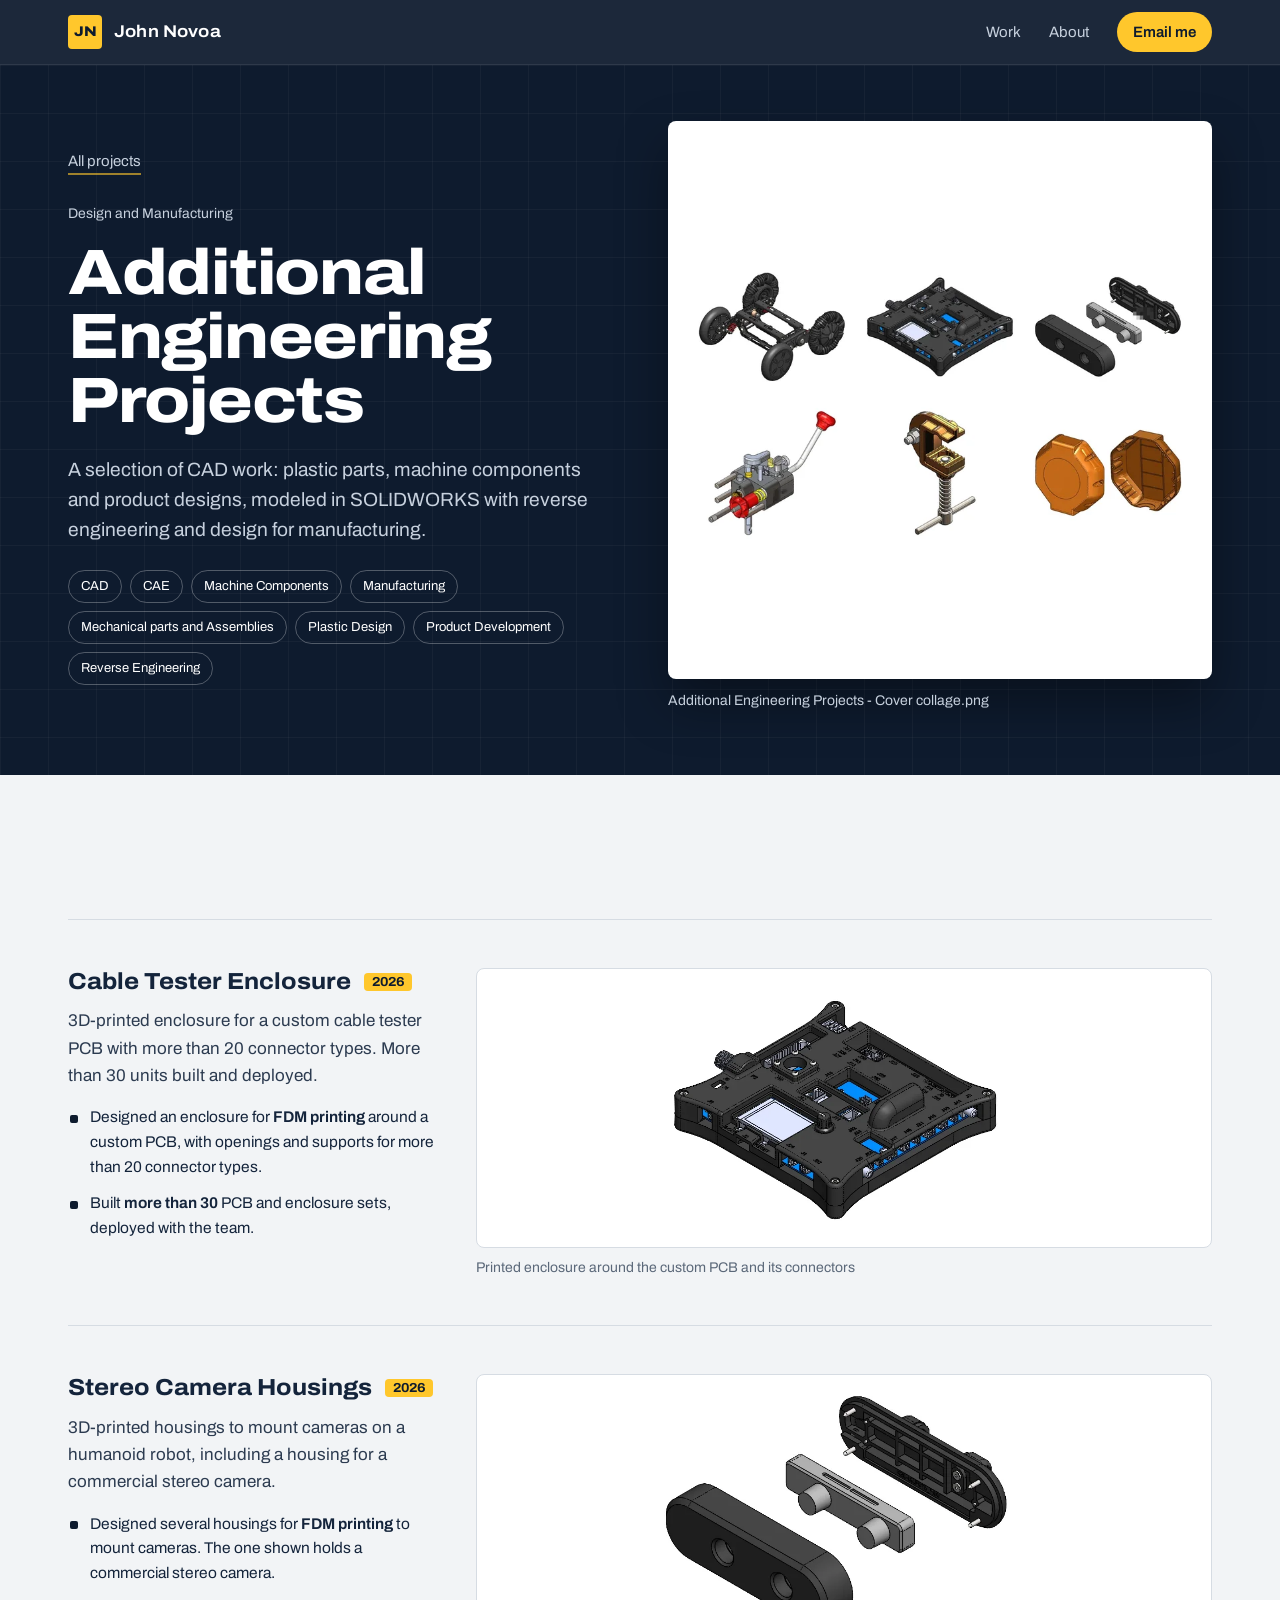
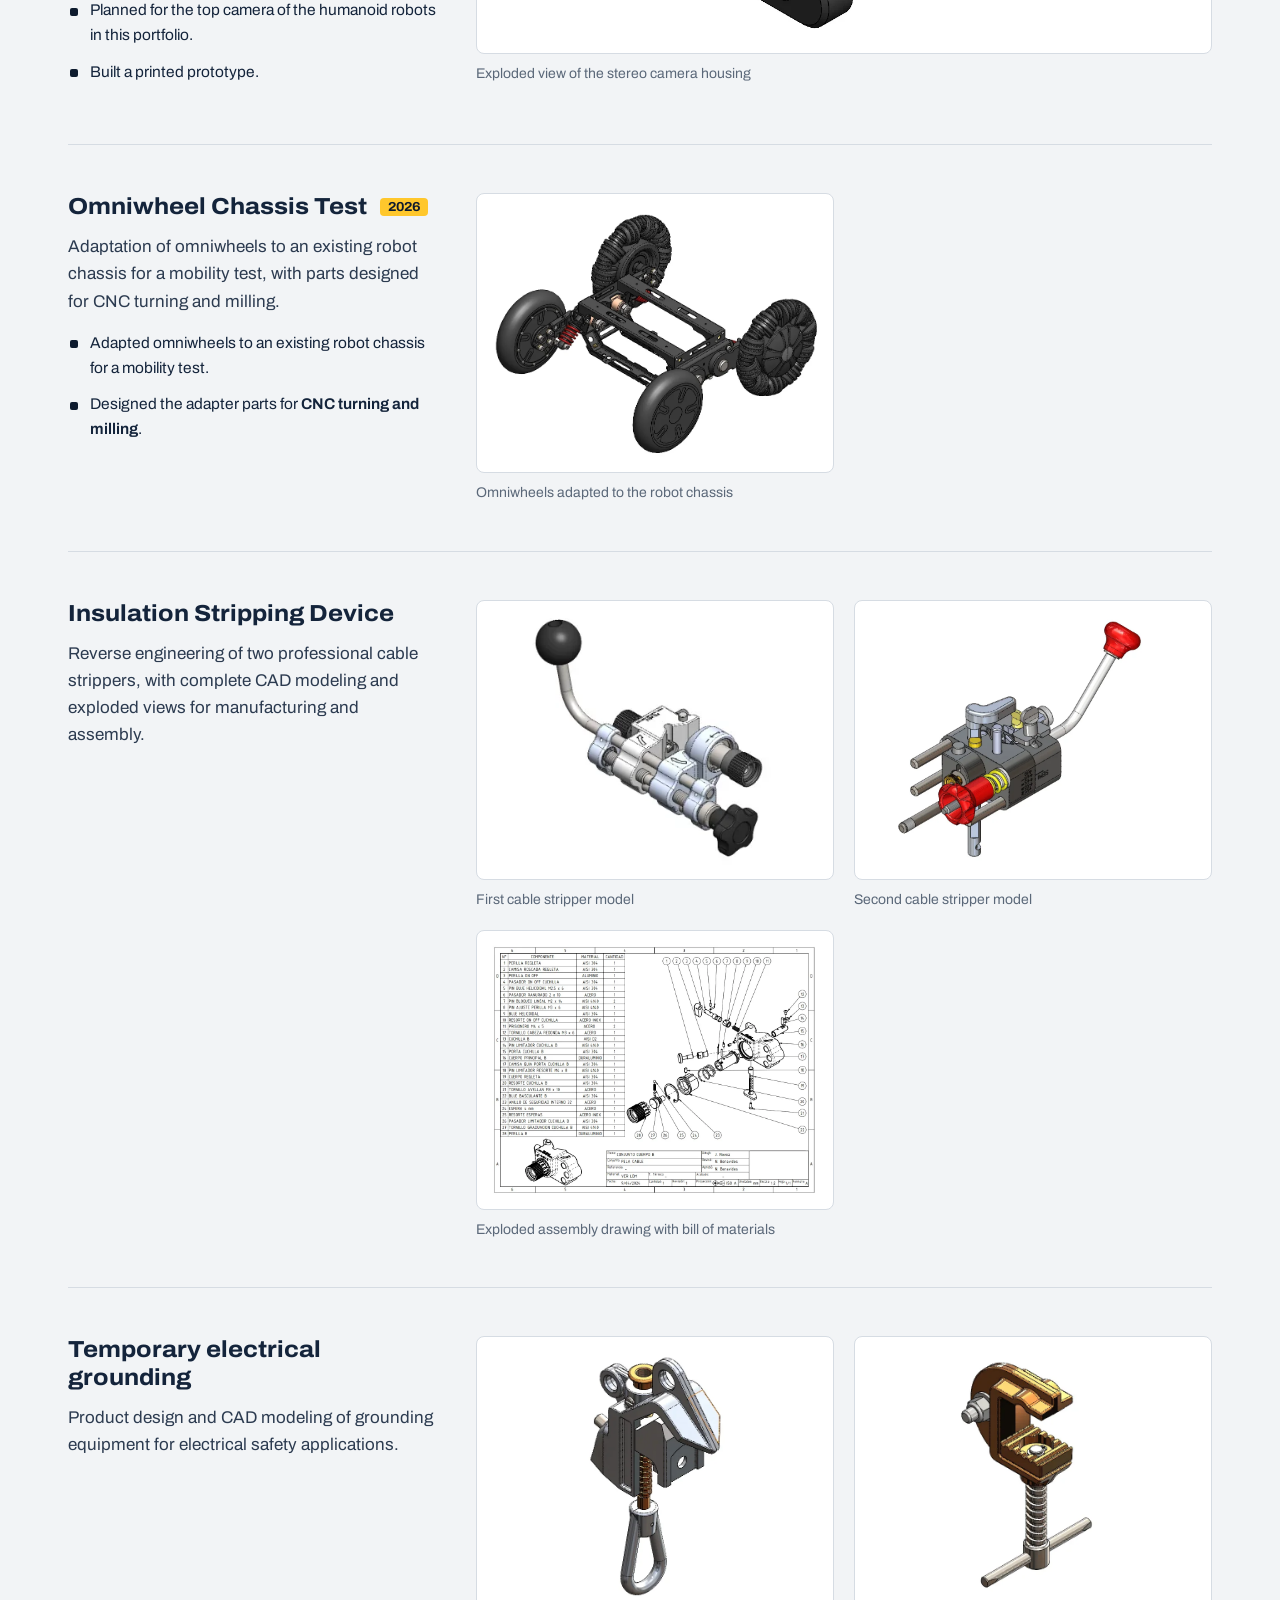
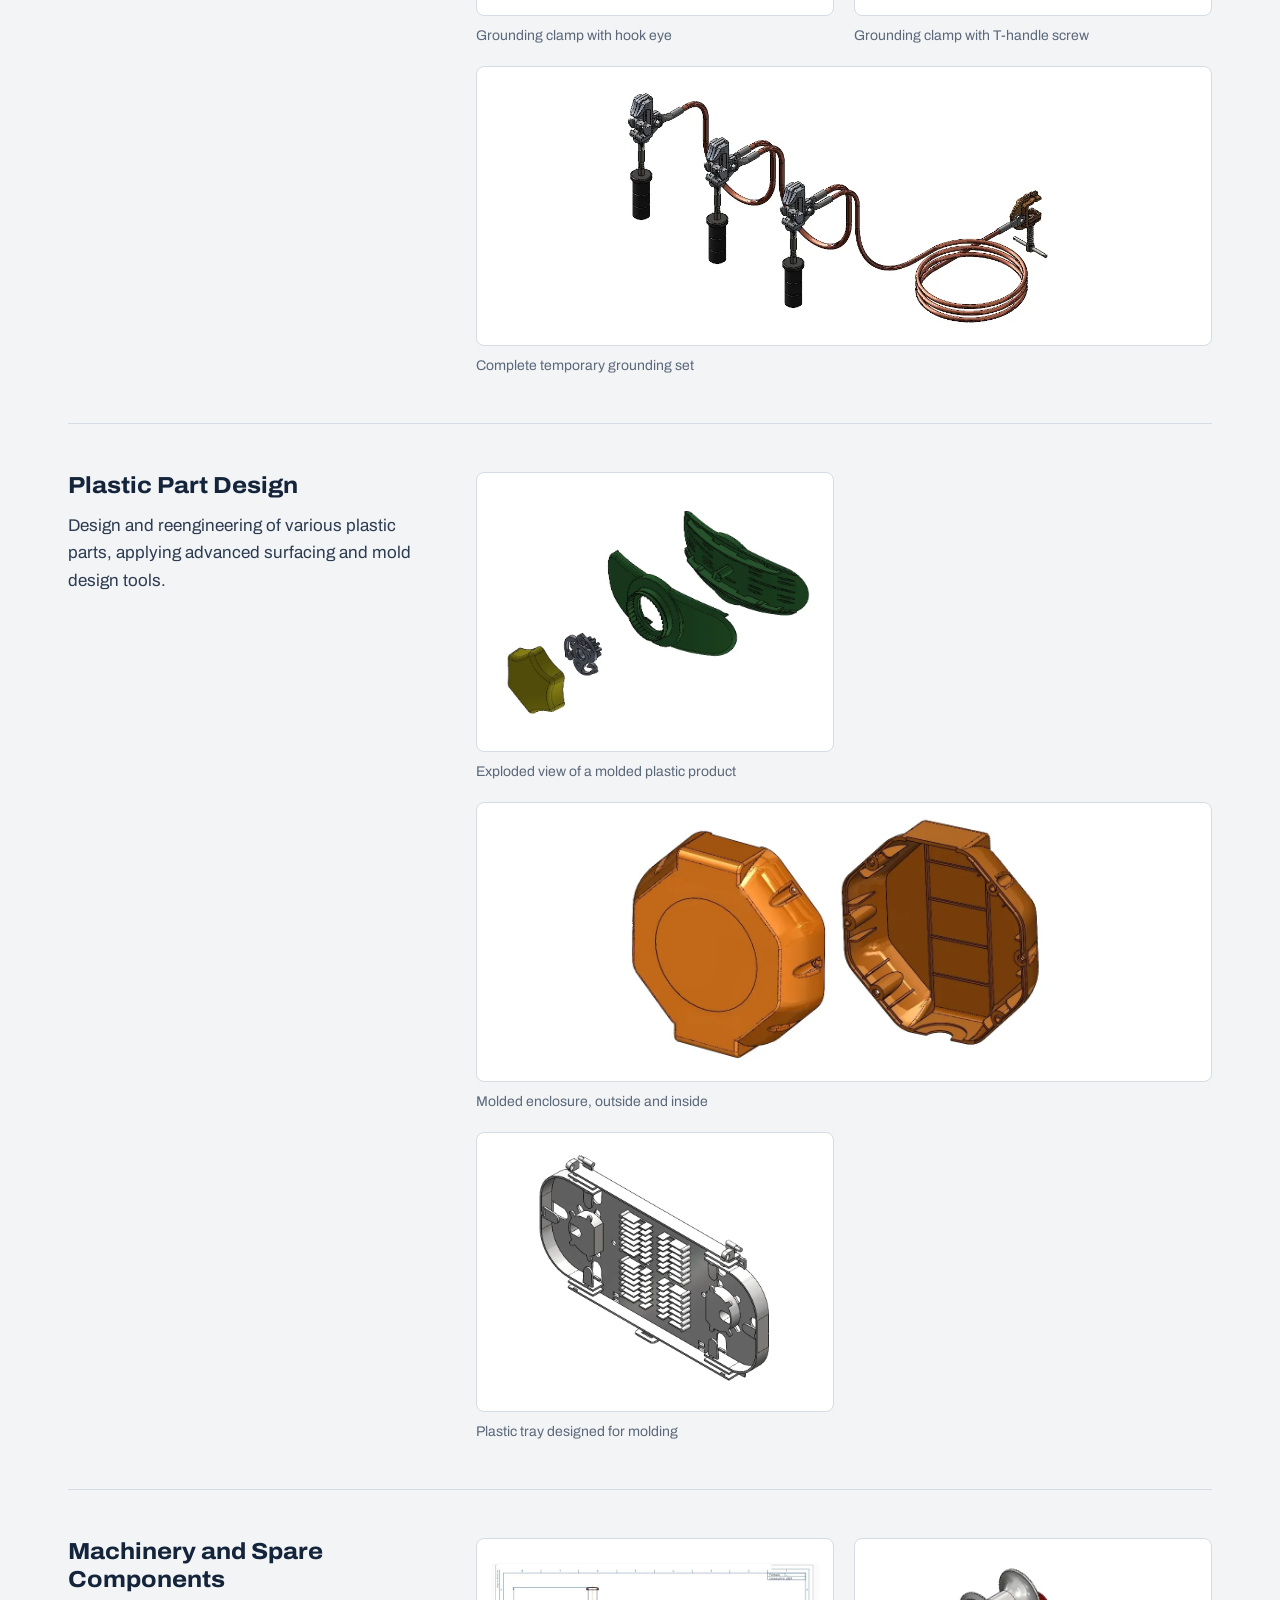
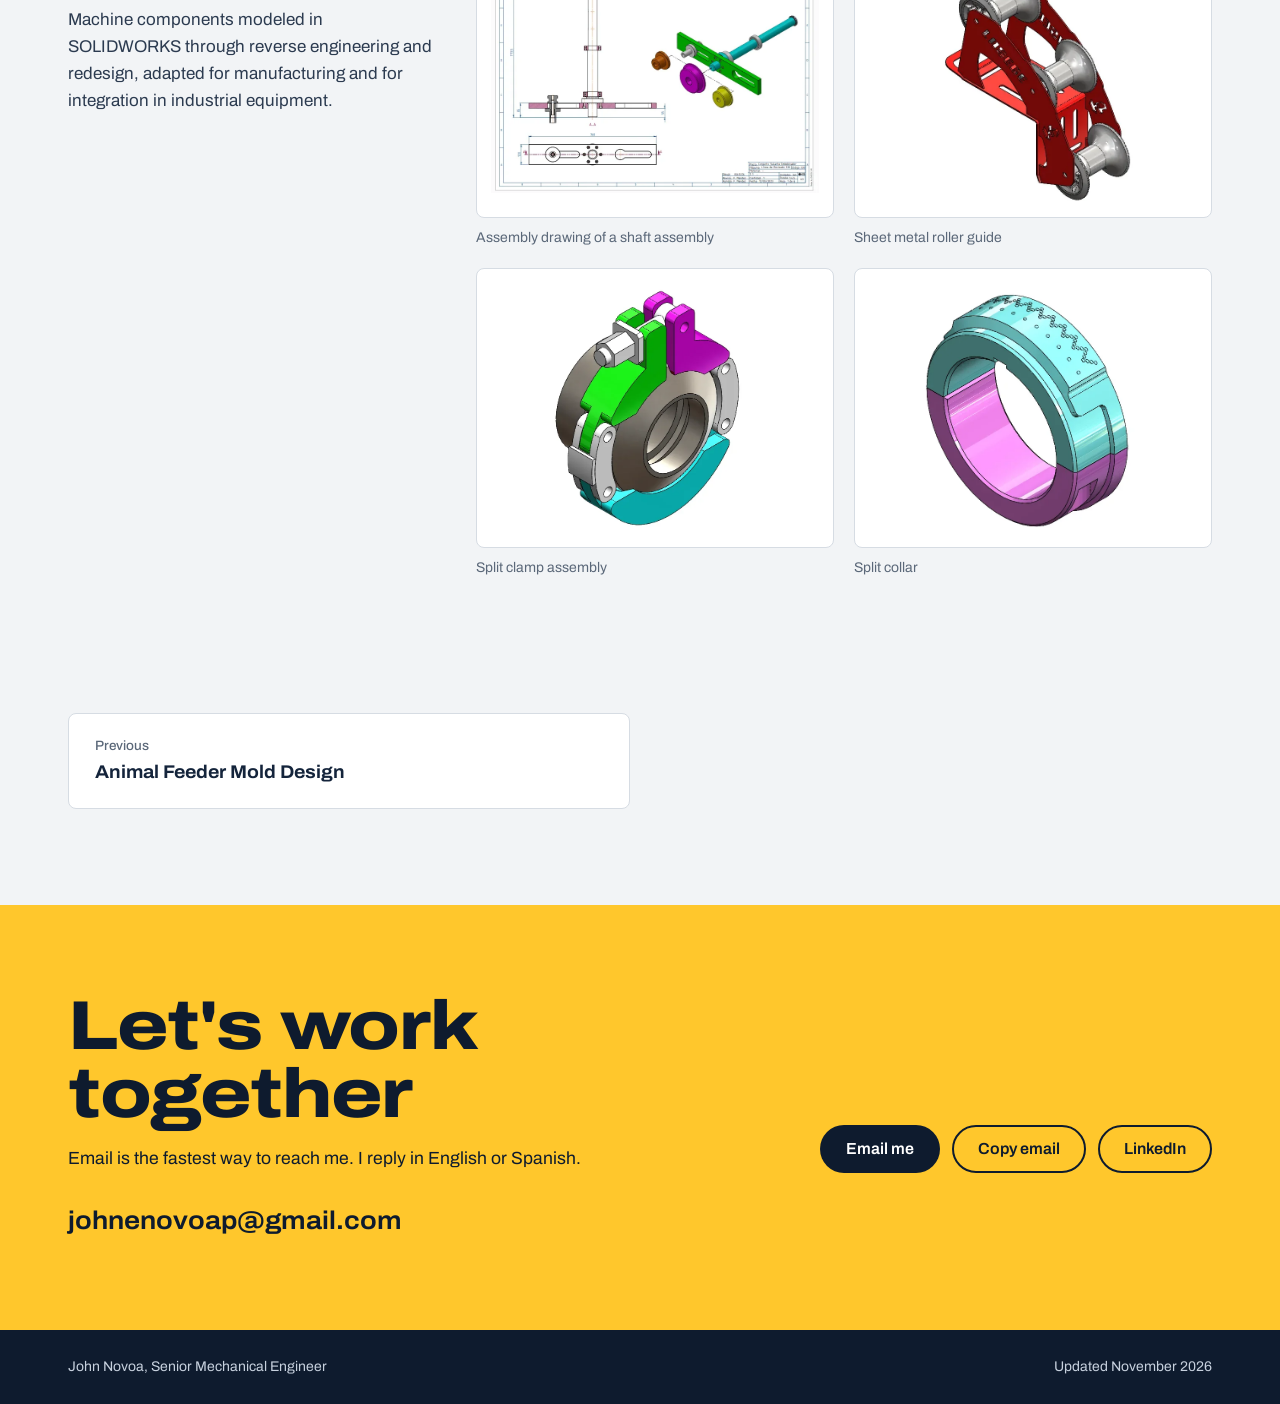
==== projects/additional-engineering-projects.html @ 4c5e6058 "Portfolio site: home page and project case studies Co-Authored-By: Claude Opus 5.5 <noreply@anthropi" ====
<!DOCTYPE html>
<html lang="en">
<head>
<meta charset="utf-8">
<meta name="viewport" content="width=device-width, initial-scale=1">
<title>Additional Engineering Projects | John Novoa</title>
<meta name="description" content="A selection of CAD work: plastic parts, machine components and product designs, modeled in SOLIDWORKS with reverse engineering and design for manufacturing.">
<link rel="canonical" href="https://johnnovoa.github.io/portfolio/projects/additional-engineering-projects.html">
<meta property="og:type" content="website">
<meta property="og:title" content="Additional Engineering Projects | John Novoa">
<meta property="og:description" content="A selection of CAD work: plastic parts, machine components and product designs, modeled in SOLIDWORKS with reverse engineering and design for manufacturing.">
<meta property="og:url" content="https://johnnovoa.github.io/portfolio/projects/additional-engineering-projects.html">
<meta property="og:image" content="https://johnnovoa.github.io/portfolio/assets/img/8ab5a078c0.webp">
<meta name="twitter:card" content="summary_large_image">
<meta name="theme-color" content="#0E1B2E">
<link rel="icon" href="../assets/favicon.svg" type="image/svg+xml">
<link rel="preload" href="../assets/fonts/archivo-wdth.woff2" as="font" type="font/woff2" crossorigin>
<link rel="stylesheet" href="../assets/css/site.css">
</head>
<body class="project">
<a class="skip" href="#main">Skip to content</a>
<header class="nav">
  <div class="wrap nav-in">
    <a class="mark" href="../index.html" aria-label="John Novoa, home"><span class="mark-box">JN</span><span class="mark-name">John Novoa</span></a>
    <nav aria-label="Main">
      <a href="../index.html#work">Work</a>
      <a href="../index.html#about">About</a>
      <a class="nav-cta" href="mailto:johnenovoap@gmail.com">Email me</a>
    </nav>
  </div>
</header>
<main id="main">
<article>
  <header class="p-head">
    <div class="wrap p-head-in">
      <div class="p-head-text">
        <a class="back" href="../index.html#work">All projects</a>
        <p class="meta">Design and Manufacturing</p>
        <h1>Additional Engineering Projects</h1>
        <p class="p-lead">A selection of CAD work: plastic parts, machine components and product designs, modeled in SOLIDWORKS with reverse engineering and design for manufacturing.</p>
        <ul class="chips" aria-label="Key skills"><li>CAD</li><li>CAE</li><li>Machine Components</li><li>Manufacturing</li><li>Mechanical parts and Assemblies</li><li>Plastic Design</li><li>Product Development</li><li>Reverse Engineering</li></ul>
      </div>
      <figure class="p-hero-img"><button class="zoom" type="button" aria-label="Enlarge image: Additional Engineering Projects - Cover collage.png"><img src="../assets/img/8ab5a078c0.webp" srcset="../assets/img/8ab5a078c0-sm.webp 760w, ../assets/img/8ab5a078c0.webp 1600w" sizes="(max-width: 900px) 100vw, 50vw" width="1600" height="924" alt="Additional Engineering Projects - Cover collage.png" decoding="async"></button><figcaption>Additional Engineering Projects - Cover collage.png</figcaption></figure>
    </div>
  </header>
  <div class="wrap p-body">
    
    
    
    <section class="sub" id="cable-tester-enclosure">
      <div class="sub-head">
        <h2>Cable Tester Enclosure <span class="year">2026</span></h2>
        <p>3D-printed enclosure for a custom cable tester PCB with more than 20 connector types. More than 30 units built and deployed.</p>
        <ul class="dots"><li>Designed an enclosure for <strong>FDM printing</strong> around a custom PCB, with openings and supports for more than 20 connector types.</li><li>Built <strong>more than 30</strong> PCB and enclosure sets, deployed with the team.</li></ul>
      </div>
      <div class="shots small"><figure class="shot wide"><button class="zoom" type="button" aria-label="Enlarge image: Printed enclosure around the custom PCB and its connectors"><img src="../assets/img/be797e1e29.webp" width="711" height="487" alt="Printed enclosure around the custom PCB and its connectors" decoding="async" loading="lazy"></button><figcaption>Printed enclosure around the custom PCB and its connectors</figcaption></figure></div>
    </section>
    <section class="sub" id="stereo-camera-housings">
      <div class="sub-head">
        <h2>Stereo Camera Housings <span class="year">2026</span></h2>
        <p>3D-printed housings to mount cameras on a humanoid robot, including a housing for a commercial stereo camera.</p>
        <ul class="dots"><li>Designed several housings for <strong>FDM printing</strong> to mount cameras. The one shown holds a commercial stereo camera.</li><li>Planned for the top camera of the humanoid robots in this portfolio.</li><li>Built a printed prototype.</li></ul>
      </div>
      <div class="shots small"><figure class="shot wide"><button class="zoom" type="button" aria-label="Enlarge image: Exploded view of the stereo camera housing"><img src="../assets/img/8d80ec814b.webp" width="700" height="443" alt="Exploded view of the stereo camera housing" decoding="async" loading="lazy"></button><figcaption>Exploded view of the stereo camera housing</figcaption></figure></div>
    </section>
    <section class="sub" id="omniwheel-chassis-test">
      <div class="sub-head">
        <h2>Omniwheel Chassis Test <span class="year">2026</span></h2>
        <p>Adaptation of omniwheels to an existing robot chassis for a mobility test, with parts designed for CNC turning and milling.</p>
        <ul class="dots"><li>Adapted omniwheels to an existing robot chassis for a mobility test.</li><li>Designed the adapter parts for <strong>CNC turning and milling</strong>.</li></ul>
      </div>
      <div class="shots small"><figure class="shot"><button class="zoom" type="button" aria-label="Enlarge image: Omniwheels adapted to the robot chassis"><img src="../assets/img/ff0cbfc870.webp" srcset="../assets/img/ff0cbfc870-sm.webp 760w, ../assets/img/ff0cbfc870.webp 831w" sizes="(max-width: 760px) 100vw, 60vw" width="831" height="624" alt="Omniwheels adapted to the robot chassis" decoding="async" loading="lazy"></button><figcaption>Omniwheels adapted to the robot chassis</figcaption></figure></div>
    </section>
    <section class="sub" id="insulation-stripping-device">
      <div class="sub-head">
        <h2>Insulation Stripping Device</h2>
        <p>Reverse engineering of two professional cable strippers, with complete CAD modeling and exploded views for manufacturing and assembly.</p>
        
      </div>
      <div class="shots small"><figure class="shot"><button class="zoom" type="button" aria-label="Enlarge image: First cable stripper model"><img src="../assets/img/aff5e98f3e.webp" width="303" height="301" alt="First cable stripper model" decoding="async" loading="lazy"></button><figcaption>First cable stripper model</figcaption></figure><figure class="shot"><button class="zoom" type="button" aria-label="Enlarge image: Second cable stripper model"><img src="../assets/img/3831f1356e.webp" srcset="../assets/img/3831f1356e-sm.webp 760w, ../assets/img/3831f1356e.webp 852w" sizes="(max-width: 760px) 100vw, 60vw" width="852" height="750" alt="Second cable stripper model" decoding="async" loading="lazy"></button><figcaption>Second cable stripper model</figcaption></figure><figure class="shot"><button class="zoom" type="button" aria-label="Enlarge image: Exploded assembly drawing with bill of materials"><img src="../assets/img/f34ac9f51c.webp" srcset="../assets/img/f34ac9f51c-sm.webp 760w, ../assets/img/f34ac9f51c.webp 1038w" sizes="(max-width: 760px) 100vw, 60vw" width="1038" height="794" alt="Exploded assembly drawing with bill of materials" decoding="async" loading="lazy"></button><figcaption>Exploded assembly drawing with bill of materials</figcaption></figure></div>
    </section>
    <section class="sub" id="temporary-electrical-grounding">
      <div class="sub-head">
        <h2>Temporary electrical grounding</h2>
        <p>Product design and CAD modeling of grounding equipment for electrical safety applications.</p>
        
      </div>
      <div class="shots small"><figure class="shot"><button class="zoom" type="button" aria-label="Enlarge image: Grounding clamp with hook eye"><img src="../assets/img/6bb37e6185.webp" width="346" height="603" alt="Grounding clamp with hook eye" decoding="async" loading="lazy"></button><figcaption>Grounding clamp with hook eye</figcaption></figure><figure class="shot"><button class="zoom" type="button" aria-label="Enlarge image: Grounding clamp with T-handle screw"><img src="../assets/img/ce885d6824.webp" width="392" height="598" alt="Grounding clamp with T-handle screw" decoding="async" loading="lazy"></button><figcaption>Grounding clamp with T-handle screw</figcaption></figure><figure class="shot wide"><button class="zoom" type="button" aria-label="Enlarge image: Complete temporary grounding set"><img src="../assets/img/1389d5ab63.webp" srcset="../assets/img/1389d5ab63-sm.webp 760w, ../assets/img/1389d5ab63.webp 822w" sizes="(max-width: 760px) 100vw, 60vw" width="822" height="466" alt="Complete temporary grounding set" decoding="async" loading="lazy"></button><figcaption>Complete temporary grounding set</figcaption></figure></div>
    </section>
    <section class="sub" id="plastic-part-design">
      <div class="sub-head">
        <h2>Plastic Part Design</h2>
        <p>Design and reengineering of various plastic parts, applying advanced surfacing and mold design tools.</p>
        
      </div>
      <div class="shots small"><figure class="shot"><button class="zoom" type="button" aria-label="Enlarge image: Exploded view of a molded plastic product"><img src="../assets/img/b8e47146ae.webp" srcset="../assets/img/b8e47146ae-sm.webp 760w, ../assets/img/b8e47146ae.webp 867w" sizes="(max-width: 760px) 100vw, 60vw" width="867" height="620" alt="Exploded view of a molded plastic product" decoding="async" loading="lazy"></button><figcaption>Exploded view of a molded plastic product</figcaption></figure><figure class="shot wide"><button class="zoom" type="button" aria-label="Enlarge image: Molded enclosure, outside and inside"><img src="../assets/img/406d47aa8d.webp" srcset="../assets/img/406d47aa8d-sm.webp 760w, ../assets/img/406d47aa8d.webp 926w" sizes="(max-width: 760px) 100vw, 60vw" width="926" height="542" alt="Molded enclosure, outside and inside" decoding="async" loading="lazy"></button><figcaption>Molded enclosure, outside and inside</figcaption></figure><figure class="shot"><button class="zoom" type="button" aria-label="Enlarge image: Plastic tray designed for molding"><img src="../assets/img/05354f1b93.webp" width="678" height="680" alt="Plastic tray designed for molding" decoding="async" loading="lazy"></button><figcaption>Plastic tray designed for molding</figcaption></figure></div>
    </section>
    <section class="sub" id="machinery-and-spare-components">
      <div class="sub-head">
        <h2>Machinery and Spare Components</h2>
        <p>Machine components modeled in SOLIDWORKS through reverse engineering and redesign, adapted for manufacturing and for integration in industrial equipment.</p>
        
      </div>
      <div class="shots small"><figure class="shot"><button class="zoom" type="button" aria-label="Enlarge image: Assembly drawing of a shaft assembly"><img src="../assets/img/5d4621ef86.webp" srcset="../assets/img/5d4621ef86-sm.webp 760w, ../assets/img/5d4621ef86.webp 820w" sizes="(max-width: 760px) 100vw, 60vw" width="820" height="574" alt="Assembly drawing of a shaft assembly" decoding="async" loading="lazy"></button><figcaption>Assembly drawing of a shaft assembly</figcaption></figure><figure class="shot"><button class="zoom" type="button" aria-label="Enlarge image: Sheet metal roller guide"><img src="../assets/img/9fb3c145f2.webp" width="486" height="582" alt="Sheet metal roller guide" decoding="async" loading="lazy"></button><figcaption>Sheet metal roller guide</figcaption></figure><figure class="shot"><button class="zoom" type="button" aria-label="Enlarge image: Split clamp assembly"><img src="../assets/img/330af52f9d.webp" width="584" height="657" alt="Split clamp assembly" decoding="async" loading="lazy"></button><figcaption>Split clamp assembly</figcaption></figure><figure class="shot"><button class="zoom" type="button" aria-label="Enlarge image: Split collar"><img src="../assets/img/3246185b31.webp" width="536" height="591" alt="Split collar" decoding="async" loading="lazy"></button><figcaption>Split collar</figcaption></figure></div>
    </section>
    <nav class="pager" aria-label="More projects"><a class="pg prev" href="animal-feeder-mold-design.html"><span>Previous</span>Animal Feeder Mold Design</a><span></span></nav>
  </div>
</article>
</main>
<section class="contact" id="contact" aria-labelledby="contact-h">
  <div class="wrap contact-in">
    <div>
      <h2 id="contact-h">Let's work together</h2>
      <p>Email is the fastest way to reach me. I reply in English or Spanish.</p>
    </div>
    <div class="contact-actions">
      <a class="btn btn-dark" href="mailto:johnenovoap@gmail.com">Email me</a>
      <button class="btn btn-line copy" type="button" data-copy="johnenovoap@gmail.com">Copy email</button>
      <a class="btn btn-line" href="https://www.linkedin.com/in/john-novoa" target="_blank" rel="noopener">LinkedIn</a>
    </div>
    <p class="contact-mail">johnenovoap@gmail.com</p>
  </div>
</section>
<footer class="foot">
  <div class="wrap foot-in">
    <span>John Novoa, Senior Mechanical Engineer</span>
    <span>Updated November 2026</span>
  </div>
</footer>
<dialog class="lightbox" aria-label="Enlarged image">
  <button class="lb-close" type="button" aria-label="Close">Close</button>
  <img alt="">
  <p class="lb-cap"></p>
</dialog>
<script src="../assets/js/site.js" defer></script>
</body>
</html>
---- assets/css/site.css ----
/* John Novoa portfolio */
@font-face{font-family:'Archivo';src:url(../fonts/archivo-wdth.woff2) format('woff2');font-weight:100 900;font-stretch:62% 125%;font-style:normal;font-display:swap}

:root{
  --navy:#0E1B2E;
  --navy-2:#172A45;
  --ink:#14243B;
  --muted:#5B6879;
  --paper:#F2F4F6;
  --white:#FFFFFF;
  --line:#D6DCE3;
  --yellow:#FFC72C;
  --on-dark:#C7D1DE;
  --radius:8px;
  --wrap:1200px;
  --font:'Archivo',system-ui,-apple-system,'Segoe UI',Roboto,sans-serif;
}
*{box-sizing:border-box}
html{scroll-behavior:smooth;scroll-padding-top:80px}
body{margin:0;font-family:var(--font);font-size:17px;line-height:1.6;color:var(--ink);background:var(--paper);-webkit-font-smoothing:antialiased;text-rendering:optimizeLegibility}
img{display:block;max-width:100%;height:auto}
a{color:inherit}
strong{font-weight:650}
.wrap{max-width:var(--wrap);margin:0 auto;padding:0 28px}
.sr{position:absolute;width:1px;height:1px;overflow:hidden;clip:rect(0 0 0 0);white-space:nowrap}
:focus-visible{outline:3px solid var(--yellow);outline-offset:3px;border-radius:2px}
.skip{position:absolute;left:-999px;top:10px;z-index:20;background:var(--yellow);color:var(--navy);padding:10px 14px;font-weight:600}
.skip:focus{left:10px}

/* nav */
.nav{position:sticky;top:0;z-index:10;background:rgba(14,27,46,.94);backdrop-filter:blur(10px);color:var(--white);border-bottom:1px solid rgba(255,255,255,.08)}
.nav-in{display:flex;align-items:center;justify-content:space-between;height:64px}
.mark{display:flex;align-items:center;gap:12px;text-decoration:none}
.mark-box{display:grid;place-items:center;width:34px;height:34px;background:var(--yellow);color:var(--navy);font-weight:800;font-stretch:115%;font-size:14px;border-radius:4px}
.mark-name{font-weight:650;font-stretch:110%;letter-spacing:.01em}
.nav nav{display:flex;align-items:center;gap:28px;font-size:15px}
.nav nav a{text-decoration:none;color:var(--on-dark);padding:6px 0}
.nav nav a:hover{color:var(--white)}
.nav nav .nav-cta{color:var(--navy);background:var(--yellow);padding:8px 16px;border-radius:999px;font-weight:600}
.nav nav .nav-cta:hover{color:var(--navy);background:#FFD65E}

/* buttons */
.btn{display:inline-flex;align-items:center;justify-content:center;min-height:48px;padding:0 24px;border-radius:999px;font:600 16px/1 var(--font);text-decoration:none;cursor:pointer;border:2px solid transparent;transition:transform .15s ease,background-color .15s ease}
.btn:hover{transform:translateY(-1px)}
.btn:active{transform:translateY(1px)}
.btn-yellow{background:var(--yellow);color:var(--navy)}
.btn-yellow:hover{background:#FFD65E}
.btn-ghost{border-color:rgba(255,255,255,.45);color:var(--white)}
.btn-ghost:hover{border-color:var(--white)}
.btn-dark{background:var(--navy);color:var(--white)}
.btn-dark:hover{background:var(--navy-2)}
.btn-line{background:transparent;border-color:var(--navy);color:var(--navy)}
.btn-line:hover{background:rgba(14,27,46,.08)}

/* hero */
.hero{position:relative;background:var(--navy);color:var(--white);overflow:hidden;
  background-image:linear-gradient(rgba(255,255,255,.035) 1px,transparent 1px),linear-gradient(90deg,rgba(255,255,255,.035) 1px,transparent 1px);
  background-size:48px 48px;background-position:-1px -1px}
.hero-in{display:grid;grid-template-columns:1.05fr 1fr;gap:56px;align-items:center;padding-top:72px;padding-bottom:72px;min-height:calc(100svh - 64px - 64px)}
.kicker{margin:0 0 18px;color:var(--yellow);font-weight:600;font-size:16px}
.hero h1{margin:0;font-size:clamp(3.4rem,8.2vw,7rem);line-height:.9;font-weight:820;font-stretch:125%;letter-spacing:-.025em}
.hero-lead{margin:28px 0 0;font-size:clamp(1.12rem,1.6vw,1.3rem);line-height:1.55;color:var(--on-dark);max-width:34em}
.hero-actions{display:flex;flex-wrap:wrap;gap:12px;margin-top:34px}
.hero-facts{list-style:none;margin:44px 0 0;padding:22px 0 0;border-top:1px solid rgba(255,255,255,.14);display:grid;grid-template-columns:repeat(3,1fr);gap:18px;font-size:14px;color:var(--on-dark);line-height:1.4}
.hero-facts strong{display:block;color:var(--white);font-size:1.35rem;font-stretch:112%;font-weight:720;margin-bottom:4px}

.hero-collage{position:relative;height:clamp(460px,46vw,600px)}
.hc{position:absolute;margin:0;background:var(--white);border-radius:var(--radius);box-shadow:0 24px 50px rgba(0,0,0,.38);overflow:hidden;display:flex;flex-direction:column}
.hc img{flex:1;min-height:0;width:100%;object-fit:contain;padding:14px}
.hc-a{right:0;top:0;width:44%;height:86%}
.hc-b{left:4%;bottom:0;width:46%;height:56%}
.hc-b img{object-fit:cover;padding:0}
.hc-c{left:0;top:4%;width:54%;height:38%}
.hc-c img{object-fit:cover;padding:0;object-position:58% 50%}
.hc figcaption{display:flex;align-items:center;gap:8px;padding:9px 12px;font-size:12.5px;color:var(--muted);border-top:1px solid var(--line);background:var(--white);line-height:1.3}
.tag{flex:none;background:var(--yellow);color:var(--navy);font-weight:700;font-size:12px;padding:3px 8px;border-radius:4px}

.process-strip{border-top:1px solid rgba(255,255,255,.12);background:rgba(0,0,0,.18)}
.process-strip .wrap{display:flex;align-items:center;gap:24px;min-height:64px;flex-wrap:wrap;padding-top:12px;padding-bottom:12px}
.ps-label{color:var(--yellow);font-weight:600;font-size:14px}
.process-strip ul{list-style:none;margin:0;padding:0;display:flex;flex-wrap:wrap;gap:8px 30px;font-size:15px;color:var(--white);font-stretch:108%}

/* entrance: one orchestrated moment on load */
@media (prefers-reduced-motion:no-preference){
  [data-enter]{animation:enter .8s cubic-bezier(.2,.7,.2,1) both;animation-delay:calc(var(--d,0) * 120ms + 80ms)}
  .hc[data-enter]{animation-delay:calc(var(--d,0) * 140ms + 280ms)}
  @keyframes enter{from{opacity:0;transform:translateY(18px)}to{opacity:1;transform:none}}
}

/* section heads */
.sec-head{display:grid;grid-template-columns:1fr 1fr;gap:32px;align-items:end;margin-bottom:56px}
.sec-head h2,.sec-title{margin:0;font-size:clamp(2.2rem,4.6vw,3.6rem);line-height:1;font-weight:780;font-stretch:118%;letter-spacing:-.02em}
.sec-head p{margin:0;color:var(--muted);font-size:1.08rem;max-width:30em;justify-self:end}
.meta{display:flex;align-items:center;flex-wrap:wrap;gap:10px;margin:0;font-size:14px;color:var(--muted)}
.year{background:var(--yellow);color:var(--navy);font-weight:700;font-size:13px;padding:2px 8px;border-radius:4px;font-variant-numeric:tabular-nums}

/* featured work */
.work{padding:112px 0 64px}
.feature{display:grid;grid-template-columns:7fr 5fr;gap:56px;align-items:center;margin-bottom:96px}
.feature.flip{grid-template-columns:5fr 7fr}
.feature.flip .feature-media{order:2}
.feature-media{display:block;background:var(--white);border-radius:var(--radius);aspect-ratio:4/3;overflow:hidden;border:1px solid var(--line)}
.feature-media img{width:100%;height:100%;object-fit:contain;padding:28px;transition:transform .5s cubic-bezier(.2,.7,.2,1)}
.feature-media:hover img{transform:scale(1.03)}
.feature-media.cover img{object-fit:cover;padding:0}
.feature-text h3{margin:16px 0 0;font-size:clamp(1.7rem,2.8vw,2.3rem);line-height:1.08;font-weight:760;font-stretch:110%;letter-spacing:-.01em}
.feature-text h3 a{text-decoration:none}
.feature-text h3 a:hover{text-decoration:underline;text-decoration-color:var(--yellow);text-decoration-thickness:4px;text-underline-offset:6px}
.feature-desc{margin:16px 0 0;font-size:1.08rem;color:#2C3B50}
.ticks{list-style:none;margin:18px 0 0;padding:0}
.ticks li{position:relative;padding-left:26px;margin:0 0 10px}
.ticks li::before{content:"";position:absolute;left:0;top:.42em;width:12px;height:12px;background:var(--yellow);border-radius:3px;box-shadow:inset 0 0 0 1.5px var(--navy)}
.more{display:inline-block;margin-top:14px;font-weight:650;text-decoration:none;border-bottom:3px solid var(--yellow);padding-bottom:2px}
.more:hover{background:var(--yellow)}

/* more projects */
.more-work{padding:96px 0 112px;background:var(--white);border-top:1px solid var(--line)}
.more-work .sec-title{margin-bottom:40px}
.cards{list-style:none;margin:0;padding:0;display:grid;grid-template-columns:repeat(auto-fill,minmax(300px,1fr));gap:22px}
.card a{display:flex;flex-direction:column;height:100%;text-decoration:none;border:1px solid var(--line);border-radius:var(--radius);overflow:hidden;background:var(--white);transition:transform .2s ease,border-color .2s ease}
.card a:hover{transform:translateY(-2px);border-color:var(--navy)}
.card-thumb{display:flex;align-items:center;justify-content:center;aspect-ratio:4/3;padding:18px;border-bottom:1px solid var(--line);overflow:hidden}
.card-thumb img{max-height:100%;width:auto;object-fit:contain;transition:transform .4s ease}
.card a:hover .card-thumb img{transform:scale(1.03)}
.card-thumb.cover{padding:0}
.card-thumb.cover img{width:100%;height:100%;object-fit:cover}
.thumb-code{width:100%;height:100%;display:flex;flex-direction:column;justify-content:center;gap:10px;padding:24px;background:var(--navy);border-radius:4px}
.thumb-code span{align-self:flex-start;color:var(--yellow);border:1px solid rgba(255,199,44,.5);padding:6px 12px;border-radius:999px;font-weight:600;font-size:15px}
.thumb-code span:nth-child(2){align-self:center;color:var(--white);border-color:rgba(255,255,255,.35)}
.thumb-code span:nth-child(3){align-self:flex-end}
.card-body{display:flex;flex-direction:column;gap:8px;padding:18px 20px 22px}
.card-title{font-size:1.2rem;font-weight:700;font-stretch:106%;line-height:1.2}
.card-desc{font-size:15px;color:var(--muted);line-height:1.5;display:-webkit-box;-webkit-line-clamp:3;-webkit-box-orient:vertical;overflow:hidden}

/* about */
.about{padding:112px 0}
.about-top{display:grid;grid-template-columns:200px 1fr;gap:48px;align-items:center;margin-bottom:64px}
.portrait{width:200px;height:200px;border-radius:50%;background:var(--white);object-fit:cover}
.about-lead{margin:20px 0 0;font-size:1.15rem;max-width:44em;color:#2C3B50}
.about-grid{display:grid;grid-template-columns:1.1fr 1fr 1fr;gap:48px;border-top:2px solid var(--navy);padding-top:36px}
.col h3{margin:0 0 14px;font-size:1.05rem;font-weight:700;font-stretch:108%}
.col h3:not(:first-child){margin-top:36px}
.tl{list-style:none;margin:0;padding:0}
.tl li{display:grid;grid-template-columns:104px 1fr;gap:14px;padding:10px 0;border-bottom:1px solid var(--line);font-size:15px;line-height:1.45}
.tl li:last-child{border-bottom:0}
.tl strong{display:block;font-weight:650}
.when{color:var(--muted);font-size:13.5px;font-variant-numeric:tabular-nums;padding-top:2px}
.certs li{grid-template-columns:52px 1fr}
.skills{margin:0}
.skills div{padding:10px 0;border-bottom:1px solid var(--line)}
.skills div:last-child{border-bottom:0}
.skills dt{font-weight:650;font-size:15px}
.skills dd{margin:3px 0 0;font-size:15px;color:#2C3B50;line-height:1.45}

/* contact */
.contact{background:var(--yellow);color:var(--navy);padding:88px 0}
.contact-in{display:grid;grid-template-columns:1fr auto;gap:28px 48px;align-items:end}
.contact h2{margin:0;font-size:clamp(2.4rem,5.4vw,4.4rem);line-height:.98;font-weight:800;font-stretch:120%;letter-spacing:-.02em}
.contact p{margin:16px 0 0;font-size:1.1rem}
.contact-actions{display:flex;flex-wrap:wrap;gap:12px}
.contact-mail{grid-column:1/-1;margin:0!important;font-size:clamp(1.1rem,2.4vw,1.6rem)!important;font-weight:650;font-stretch:108%}
.copy.done{background:var(--navy);color:var(--yellow)}

.foot{background:var(--navy);color:var(--on-dark);font-size:14px}
.foot-in{display:flex;justify-content:space-between;gap:16px;flex-wrap:wrap;padding-top:26px;padding-bottom:26px}

/* project page */
.p-head{background:var(--navy);color:var(--white);
  background-image:linear-gradient(rgba(255,255,255,.035) 1px,transparent 1px),linear-gradient(90deg,rgba(255,255,255,.035) 1px,transparent 1px);background-size:48px 48px}
.p-head-in{display:grid;grid-template-columns:1fr 1fr;gap:56px;align-items:center;padding-top:56px;padding-bottom:64px}
.p-head.no-img .p-head-in{grid-template-columns:1fr}
.back{display:inline-block;margin-bottom:28px;color:var(--on-dark);text-decoration:none;font-size:15px;border-bottom:2px solid rgba(255,199,44,.6)}
.back:hover{color:var(--white);border-color:var(--yellow)}
.p-head .meta{color:var(--on-dark)}
.p-head h1{margin:16px 0 0;font-size:clamp(2.3rem,5vw,4rem);line-height:1;font-weight:800;font-stretch:115%;letter-spacing:-.02em;max-width:14em}
.p-lead{margin:22px 0 0;font-size:1.2rem;line-height:1.55;color:var(--on-dark);max-width:34em}
.chips{list-style:none;padding:0;margin:26px 0 0;display:flex;flex-wrap:wrap;gap:8px}
.chips li{font-size:13px;padding:5px 12px;border-radius:999px;border:1px solid rgba(255,255,255,.28);color:var(--white)}
.p-hero-img{margin:0}
.p-hero-img .zoom{background:var(--white);border-radius:var(--radius);height:min(560px,62vh);box-shadow:0 24px 50px rgba(0,0,0,.35)}
.p-hero-img figcaption{color:var(--on-dark);margin-top:12px}
.zoom{all:unset;box-sizing:border-box;cursor:zoom-in;display:flex;align-items:center;justify-content:center;width:100%;padding:20px;overflow:hidden}
.zoom img{max-height:100%;width:auto;object-fit:contain;transition:transform .4s ease}
.zoom:hover img{transform:scale(1.02)}
.zoom:focus-visible{outline:3px solid var(--yellow);outline-offset:3px}
figcaption{font-size:14px;color:var(--muted);line-height:1.4;margin-top:10px}

.p-body{padding-top:72px;padding-bottom:96px}
.block{display:grid;grid-template-columns:260px 1fr;gap:32px;padding:32px 0;border-top:1px solid var(--line)}
.block:first-child{border-top:0;padding-top:0}
.block h2,.impact h2{margin:0;font-size:1.3rem;line-height:1.25;font-weight:720;font-stretch:108%}
.dots{list-style:none;margin:0;padding:0;max-width:46em}
.dots li{position:relative;padding-left:22px;margin:0 0 12px}
.dots li::before{content:"";position:absolute;left:2px;top:.62em;width:8px;height:8px;background:var(--navy);border-radius:2px}
.impact{display:grid;grid-template-columns:260px 1fr;gap:32px;margin:24px 0 8px;padding:36px 40px;background:var(--navy);color:var(--white);border-radius:var(--radius)}
.impact .ticks{margin:0;max-width:46em}
.impact .ticks li::before{box-shadow:none}
.impact strong{color:var(--yellow)}

.gallery{margin-top:72px}
.shots{display:grid;grid-template-columns:repeat(auto-fit,minmax(340px,1fr));gap:28px}
.shot{margin:0}
.shots .shot.wide{grid-column:span 2}
.shots .shot.wide .zoom{height:460px}
.shot .zoom{background:var(--white);border:1px solid var(--line);border-radius:var(--radius);height:400px}
.shots.small{grid-template-columns:repeat(auto-fill,minmax(240px,1fr));gap:20px}
.shots.small .shot.wide .zoom{height:280px}
.shots.small .zoom{height:280px;padding:14px}

.sub{display:grid;grid-template-columns:minmax(260px,1fr) 2fr;gap:40px;padding:48px 0;border-top:1px solid var(--line)}
.sub:first-of-type{margin-top:72px}
.sub-head h2{margin:0;font-size:1.45rem;line-height:1.2;font-weight:740;font-stretch:108%}
.sub-head h2 .year{margin-left:8px;vertical-align:3px}
.sub-head p{margin:12px 0 0;color:#2C3B50}
.sub-head .dots{margin-top:16px;font-size:15.5px}

.pager{display:grid;grid-template-columns:1fr 1fr;gap:20px;margin-top:88px}
.pg{display:flex;flex-direction:column;gap:6px;padding:24px 26px;border:1px solid var(--line);border-radius:var(--radius);background:var(--white);text-decoration:none;font-size:1.15rem;font-weight:680;font-stretch:106%;line-height:1.25;transition:transform .2s ease,border-color .2s ease}
.pg span{font-size:13.5px;font-weight:500;color:var(--muted);font-stretch:100%}
.pg:hover{transform:translateY(-2px);border-color:var(--navy)}
.pg.next{text-align:right;grid-column:2}

/* lightbox */
.lightbox{border:0;padding:24px;border-radius:var(--radius);max-width:min(1400px,96vw);max-height:94vh;background:var(--white);color:var(--ink)}
.lightbox::backdrop{background:rgba(14,27,46,.86)}
.lightbox img{max-height:80vh;width:auto;margin:0 auto}
.lb-cap{margin:12px 0 0;text-align:center;font-size:14px;color:var(--muted)}
.lb-close{position:absolute;top:12px;right:12px;font:600 14px var(--font);background:var(--white);border:2px solid var(--navy);border-radius:999px;padding:6px 14px;cursor:pointer}
.lb-close:hover{background:var(--yellow)}

/* responsive */
@media (max-width:1000px){
  .hero-in{grid-template-columns:1fr;gap:48px;min-height:0}
  .hero-collage{height:440px;max-width:640px}
  .feature,.feature.flip{grid-template-columns:1fr;gap:28px}
  .feature.flip .feature-media{order:0}
  .about-grid{grid-template-columns:1fr 1fr}
  .about-grid .col:last-child{grid-column:1/-1}
  .p-head-in{grid-template-columns:1fr}
  .sub{grid-template-columns:1fr;gap:24px}
  .contact-in{grid-template-columns:1fr}
}
@media (max-width:680px){
  body{font-size:16px}
  .wrap{padding:0 20px}
  .mark-name{display:none}
  .nav nav{gap:18px}
  .hero-in{padding-top:44px;padding-bottom:48px}
  .hero-facts{grid-template-columns:1fr;gap:14px}
  .hero-collage{height:auto;display:grid;grid-template-columns:1fr 1fr;gap:12px}
  .hc{position:relative;inset:auto;width:auto;height:240px}
  .hc-c{grid-column:1/-1;height:220px;order:-1}
  .sec-head{grid-template-columns:1fr;gap:14px;margin-bottom:40px}
  .sec-head p{justify-self:start}
  .work,.about{padding:72px 0}
  .more-work{padding:72px 0}
  .feature{margin-bottom:64px}
  .feature-media img{padding:16px}
  .about-top{grid-template-columns:1fr;gap:24px}
  .portrait{width:140px;height:140px}
  .about-grid{grid-template-columns:1fr}
  .block,.impact{grid-template-columns:1fr;gap:14px}
  .impact{padding:26px 22px}
  .shots{grid-template-columns:1fr}
  .shots .shot.wide{grid-column:auto}
  .shots .shot.wide .zoom{height:auto}
  .shot .zoom{height:auto;max-height:420px}
  .p-hero-img .zoom{height:auto;max-height:460px}
  .pager{grid-template-columns:1fr}
  .pg.next{grid-column:auto}
  .contact{padding:64px 0}
}
@media (hover:none){.card a:hover,.pg:hover,.btn:hover{transform:none}}
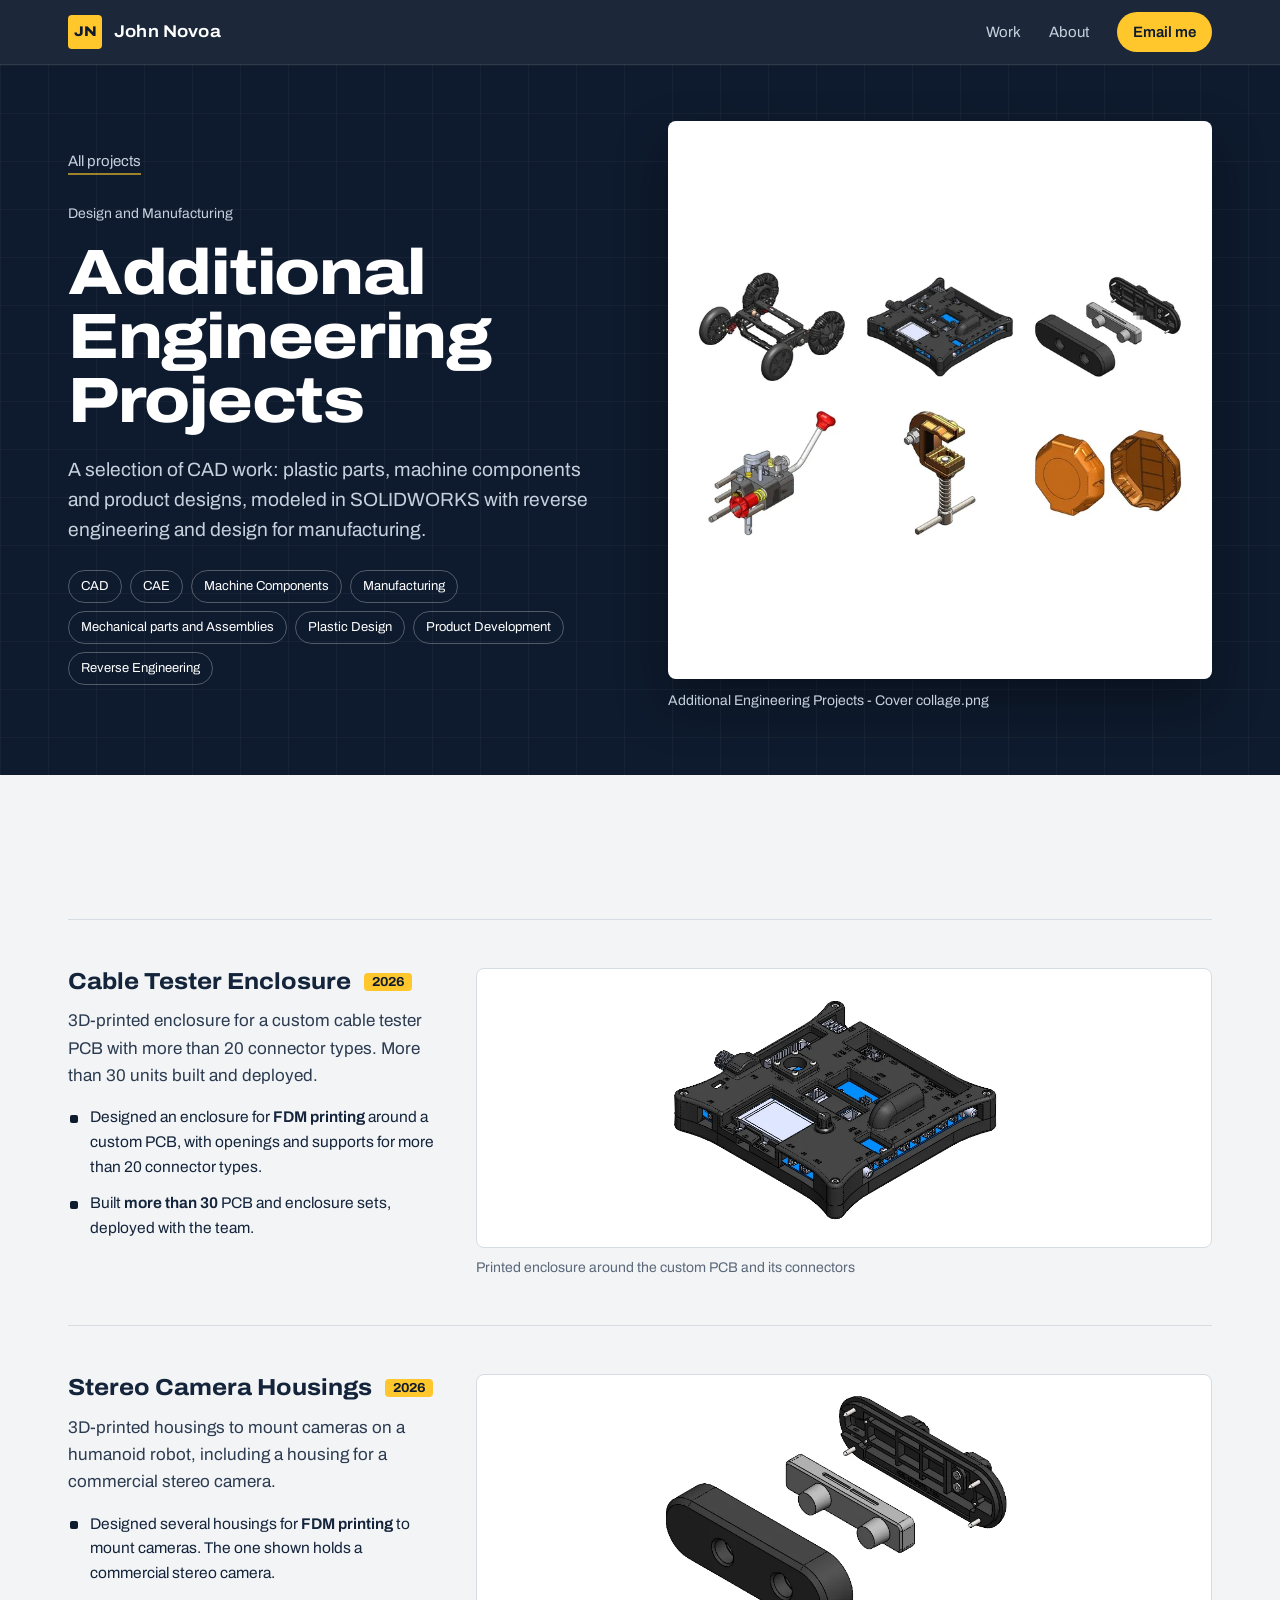
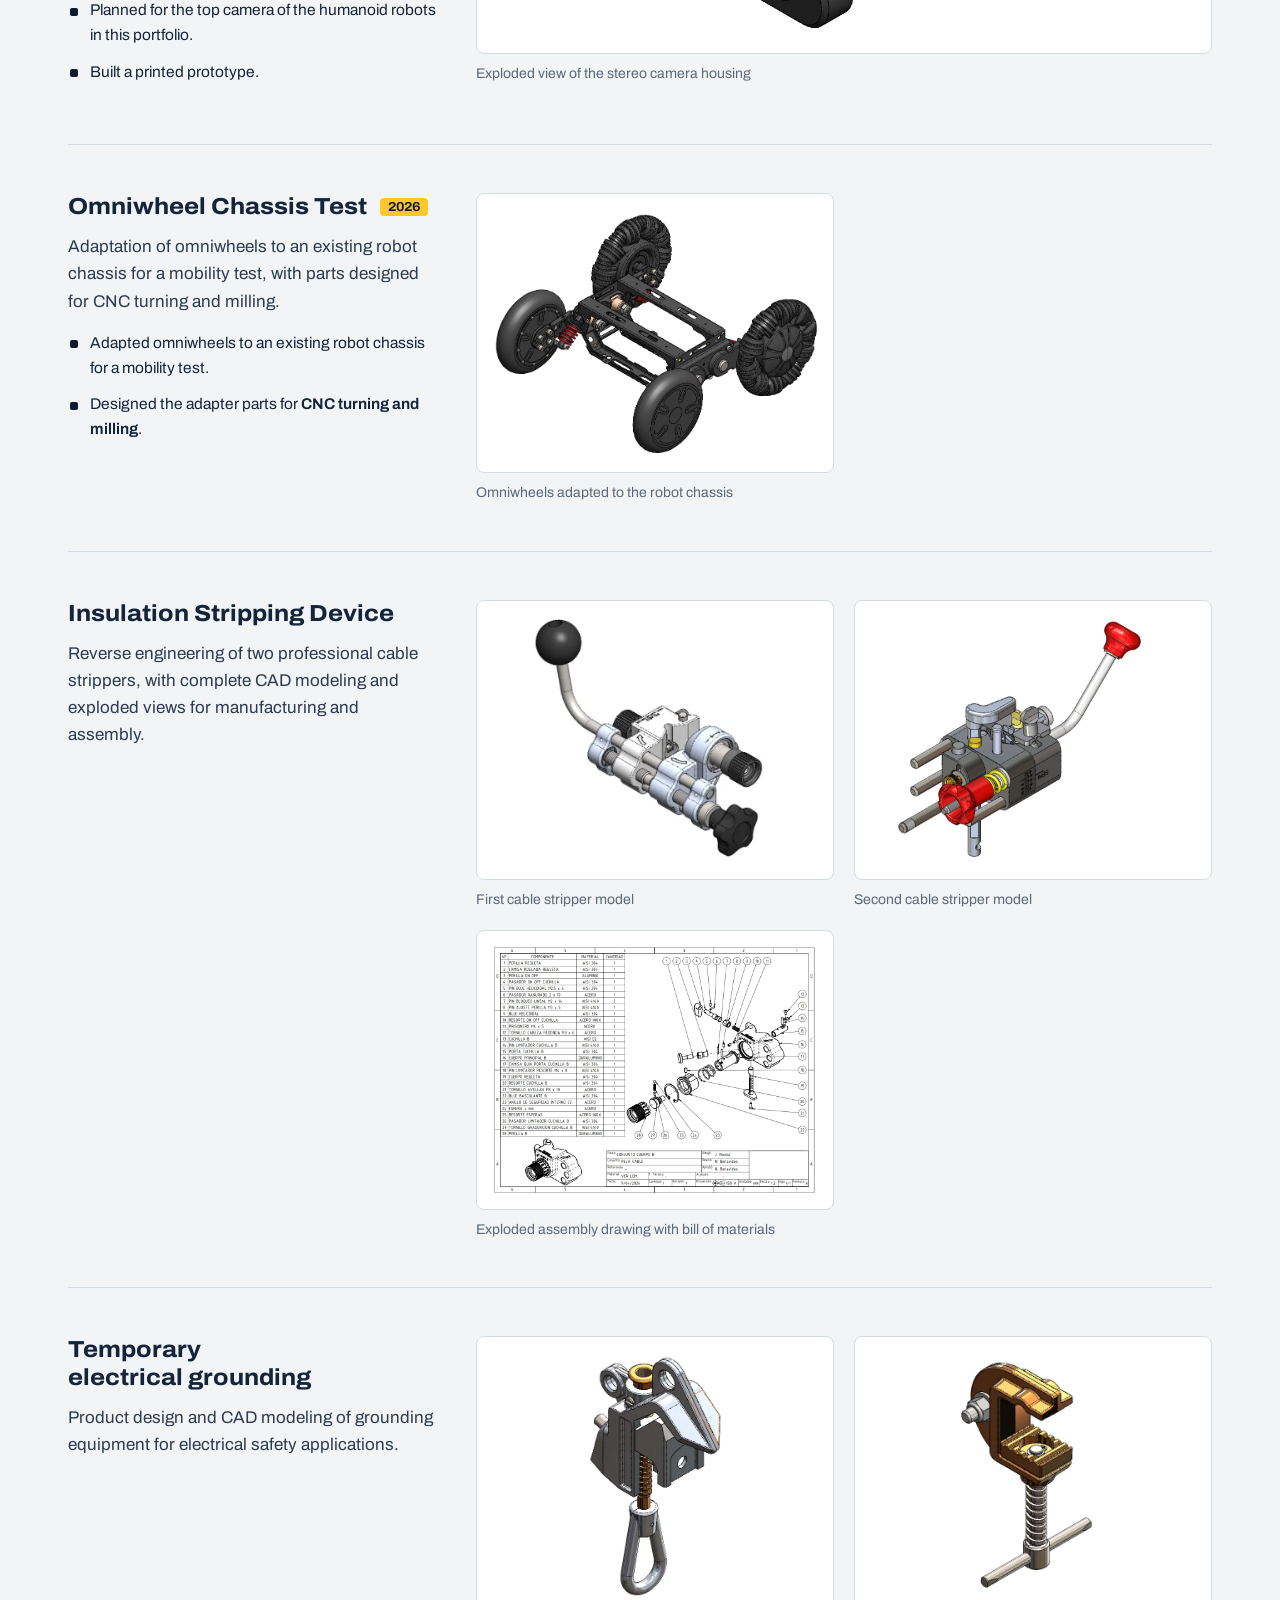
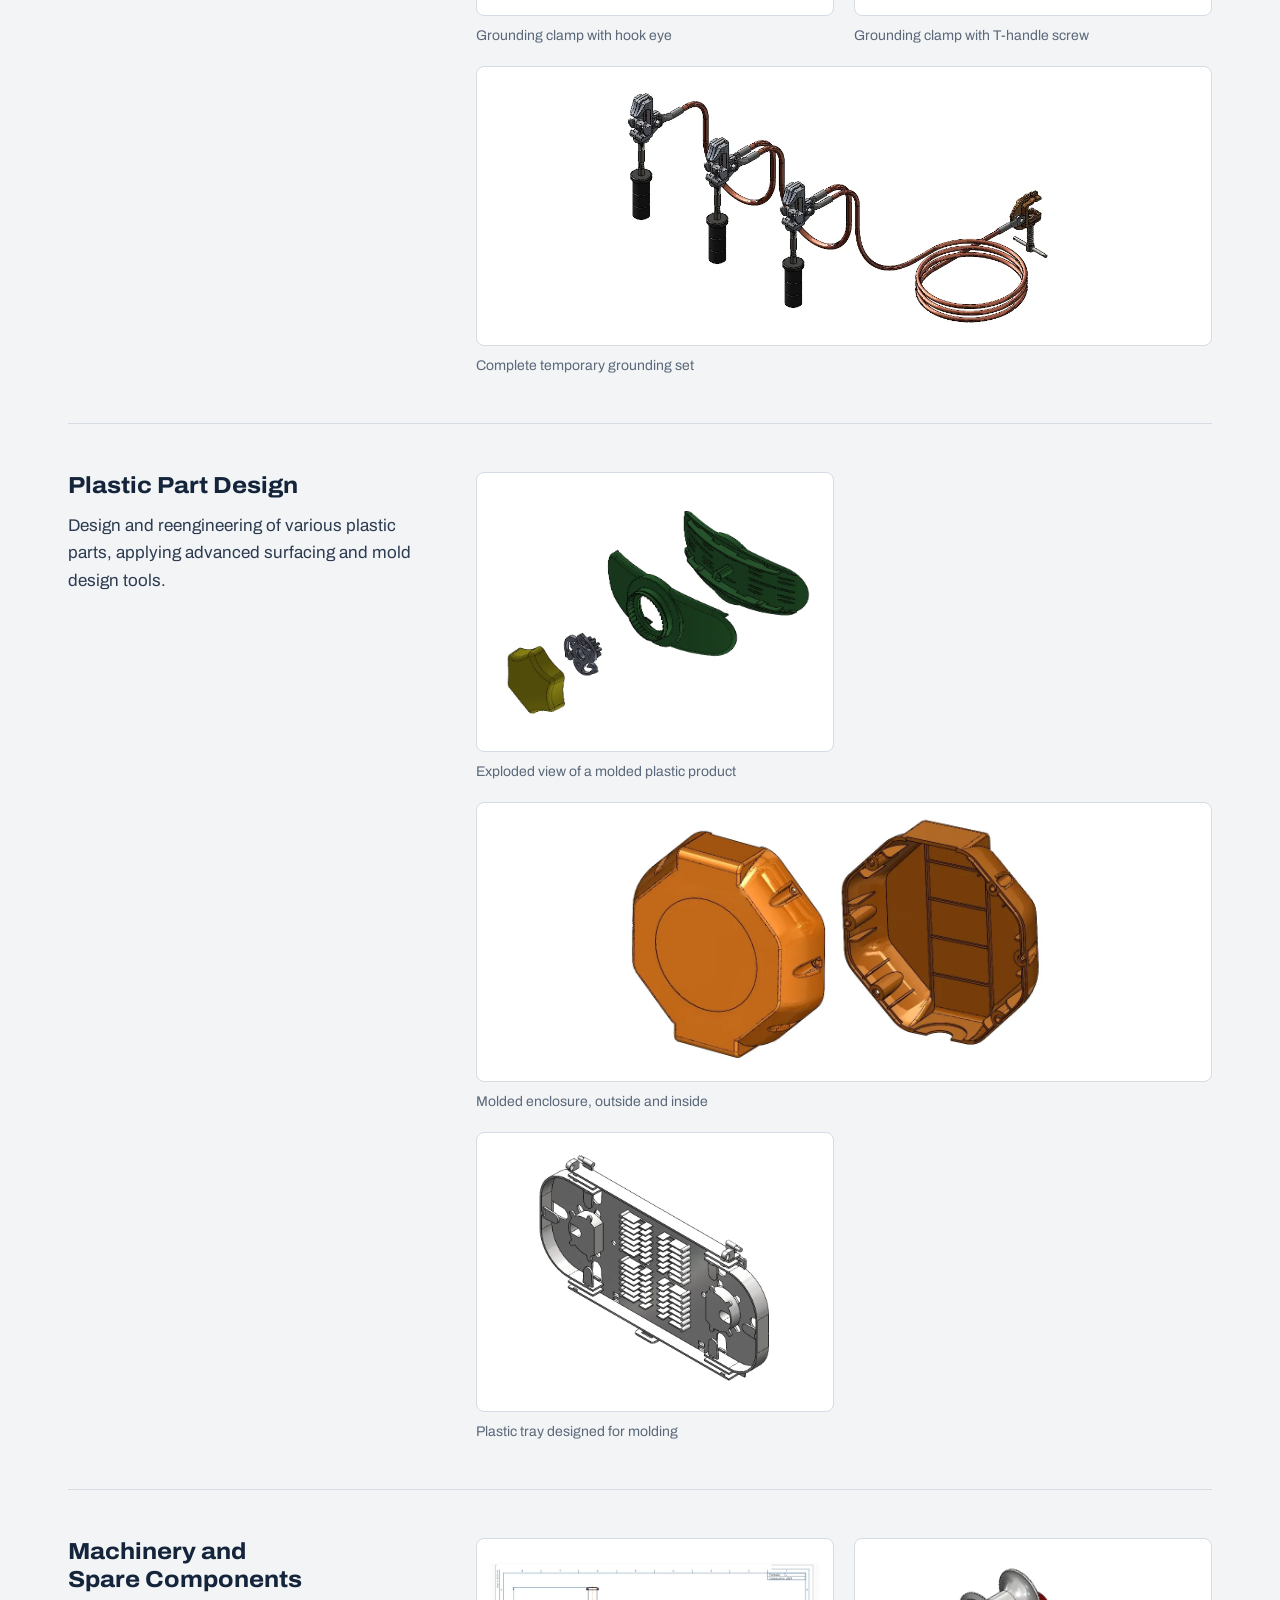
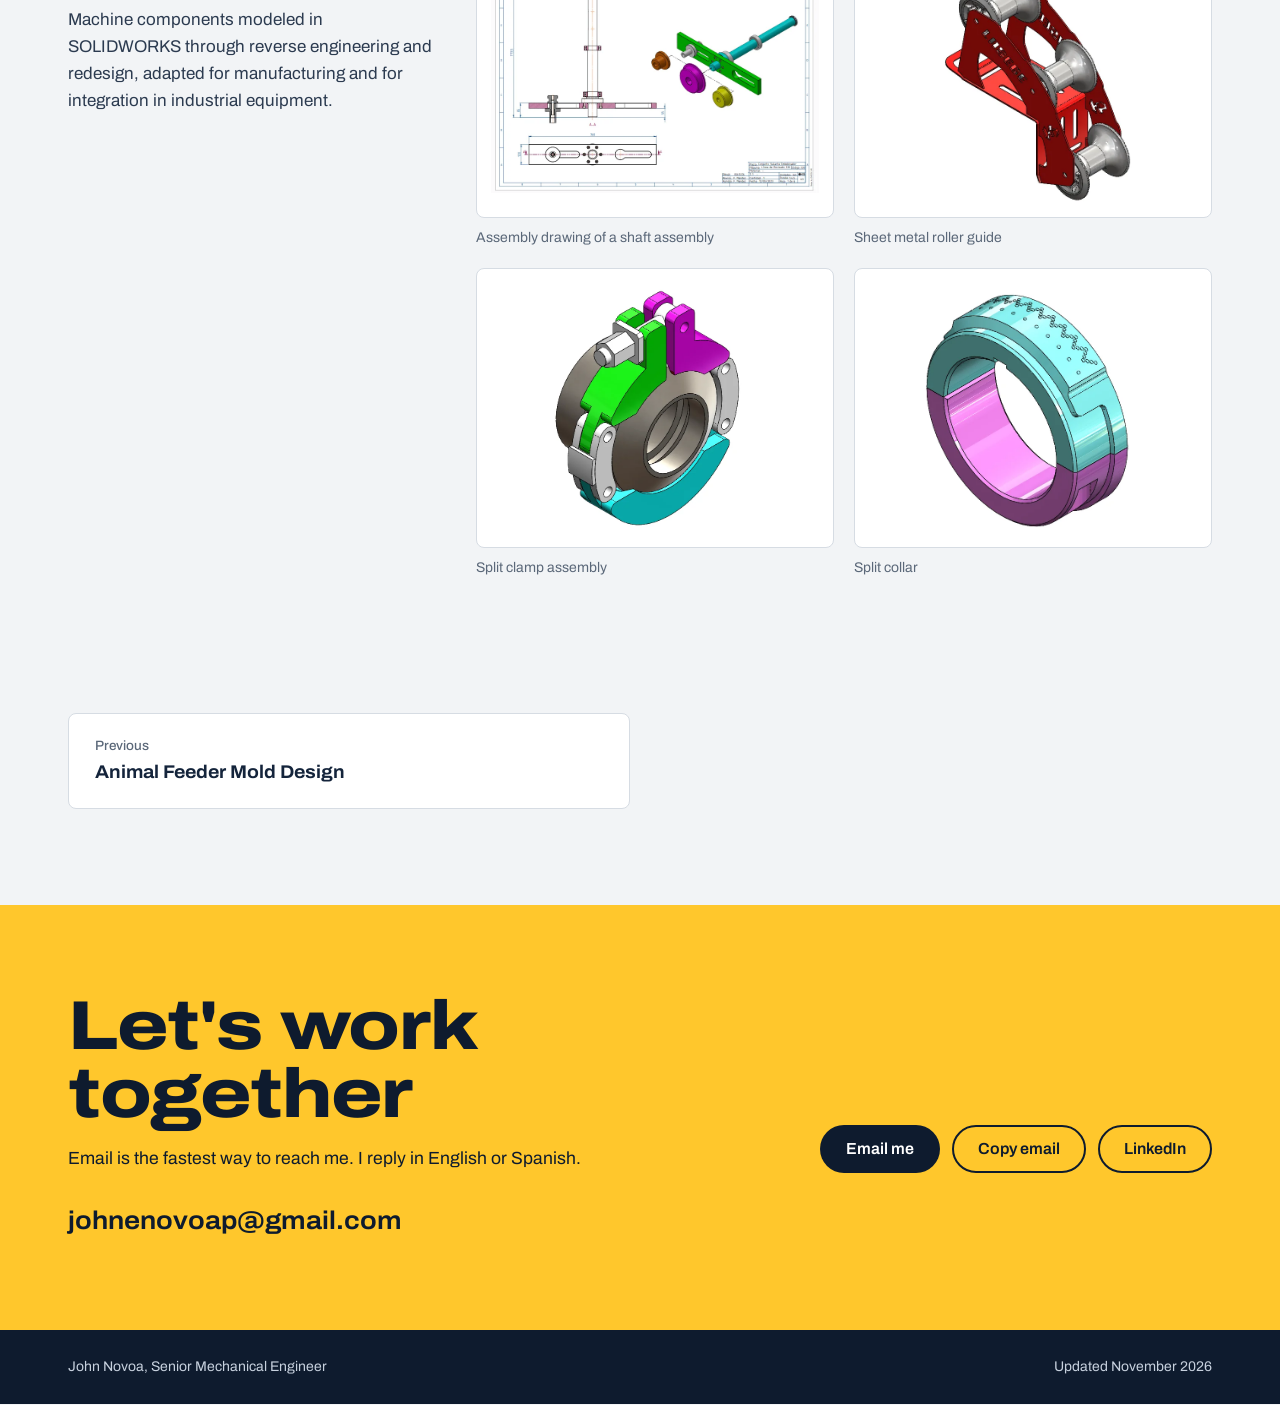
==== commit 052e386e: "Rewrite prototype results and apply web guideline fixes Results for the quadruped and mobile humanoi" ====
--- a/projects/additional-engineering-projects.html
+++ b/projects/additional-engineering-projects.html
@@ -40,7 +40,7 @@
         <p class="p-lead">A selection of CAD work: plastic parts, machine components and product designs, modeled in SOLIDWORKS with reverse engineering and design for manufacturing.</p>
         <ul class="chips" aria-label="Key skills"><li>CAD</li><li>CAE</li><li>Machine Components</li><li>Manufacturing</li><li>Mechanical parts and Assemblies</li><li>Plastic Design</li><li>Product Development</li><li>Reverse Engineering</li></ul>
       </div>
-      <figure class="p-hero-img"><button class="zoom" type="button" aria-label="Enlarge image: Additional Engineering Projects - Cover collage.png"><img src="../assets/img/8ab5a078c0.webp" srcset="../assets/img/8ab5a078c0-sm.webp 760w, ../assets/img/8ab5a078c0.webp 1600w" sizes="(max-width: 900px) 100vw, 50vw" width="1600" height="924" alt="Additional Engineering Projects - Cover collage.png" decoding="async"></button><figcaption>Additional Engineering Projects - Cover collage.png</figcaption></figure>
+      <figure class="p-hero-img"><button class="zoom" type="button" aria-label="Enlarge image: Additional Engineering Projects - Cover collage.png"><img src="../assets/img/8ab5a078c0.webp" srcset="../assets/img/8ab5a078c0-sm.webp 760w, ../assets/img/8ab5a078c0.webp 1600w" sizes="(max-width: 900px) 100vw, 50vw" width="1600" height="924" alt="Additional Engineering Projects - Cover collage.png" decoding="async" fetchpriority="high"></button><figcaption>Additional Engineering Projects - Cover collage.png</figcaption></figure>
     </div>
   </header>
   <div class="wrap p-body">
--- a/assets/css/site.css
+++ b/assets/css/site.css
@@ -16,7 +16,9 @@
   --font:'Archivo',system-ui,-apple-system,'Segoe UI',Roboto,sans-serif;
 }
 *{box-sizing:border-box}
-html{scroll-behavior:smooth;scroll-padding-top:80px}
+html{scroll-padding-top:80px}
+@media (prefers-reduced-motion:no-preference){html{scroll-behavior:smooth}}
+h1,h2,h3{text-wrap:balance}
 body{margin:0;font-family:var(--font);font-size:17px;line-height:1.6;color:var(--ink);background:var(--paper);-webkit-font-smoothing:antialiased;text-rendering:optimizeLegibility}
 img{display:block;max-width:100%;height:auto}
 a{color:inherit}
@@ -221,7 +223,7 @@
 .pg.next{text-align:right;grid-column:2}
 
 /* lightbox */
-.lightbox{border:0;padding:24px;border-radius:var(--radius);max-width:min(1400px,96vw);max-height:94vh;background:var(--white);color:var(--ink)}
+.lightbox{overscroll-behavior:contain;border:0;padding:24px;border-radius:var(--radius);max-width:min(1400px,96vw);max-height:94vh;background:var(--white);color:var(--ink)}
 .lightbox::backdrop{background:rgba(14,27,46,.86)}
 .lightbox img{max-height:80vh;width:auto;margin:0 auto}
 .lb-cap{margin:12px 0 0;text-align:center;font-size:14px;color:var(--muted)}
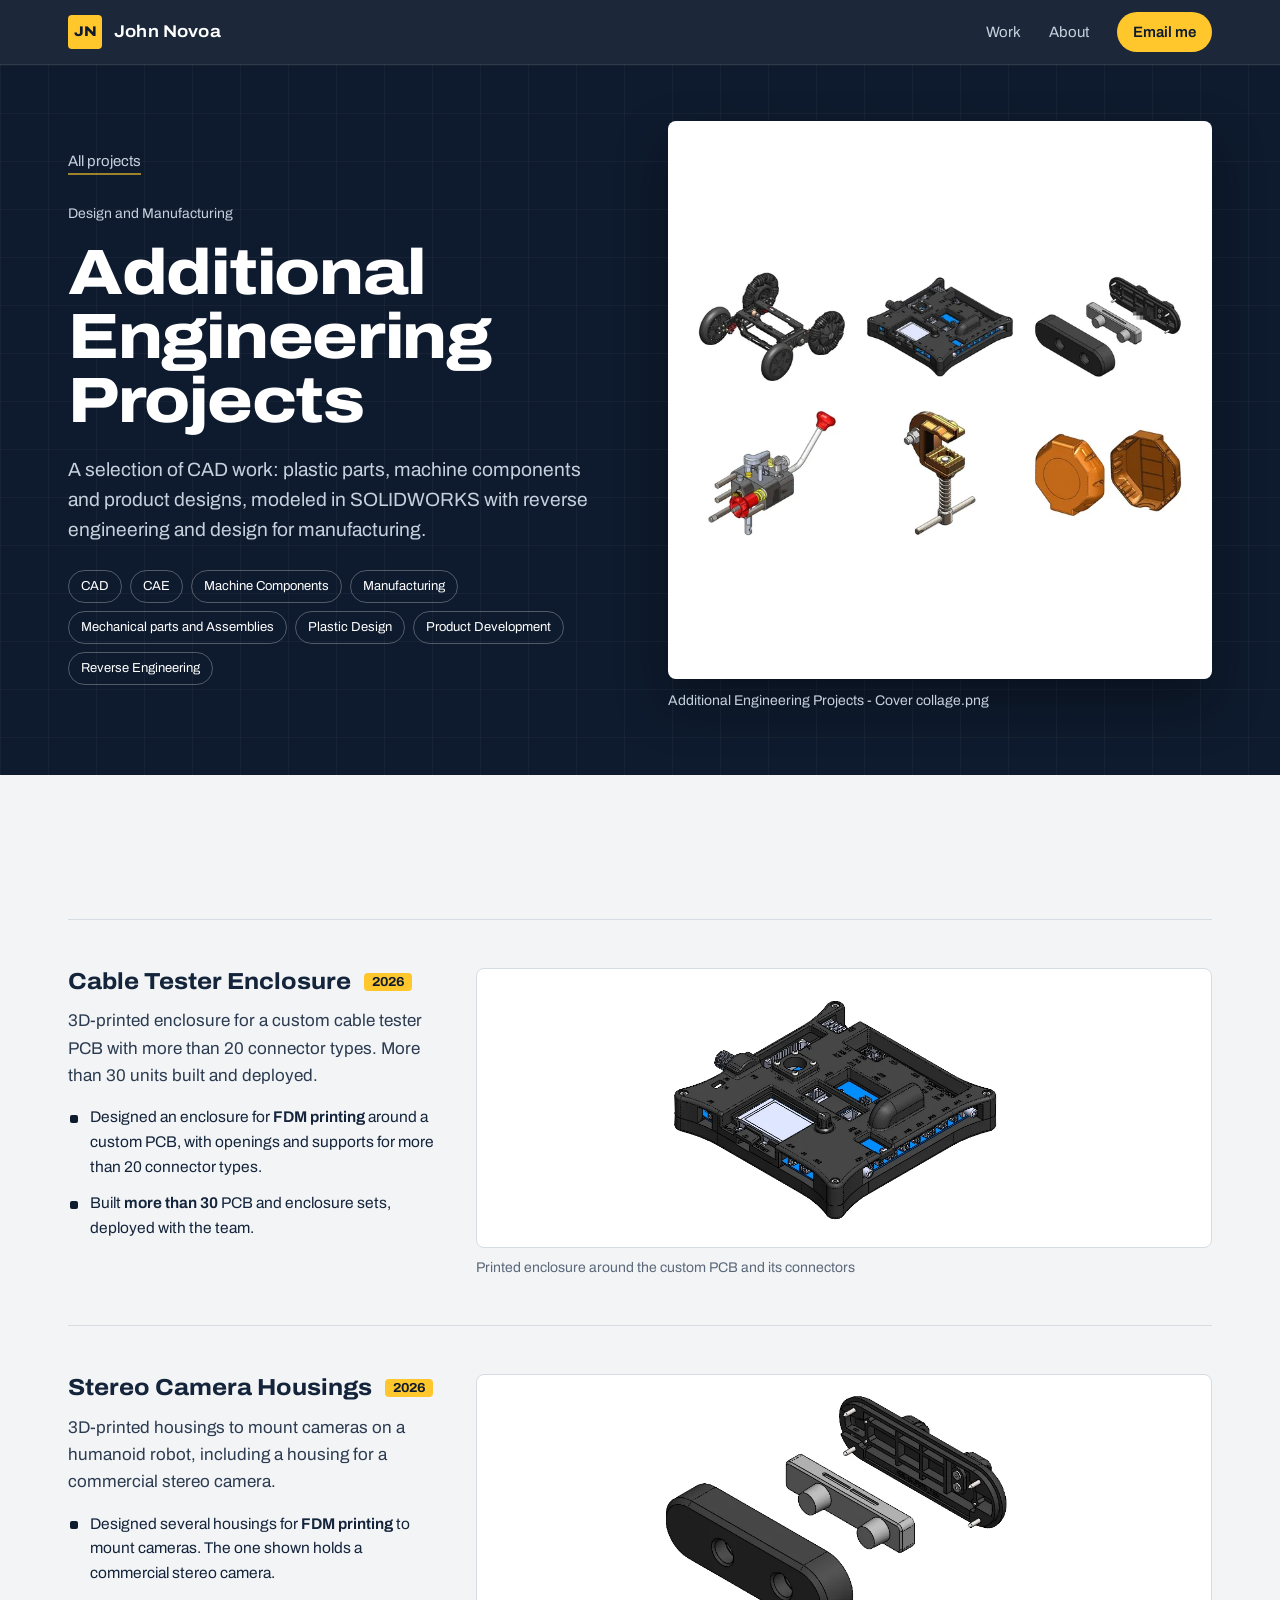
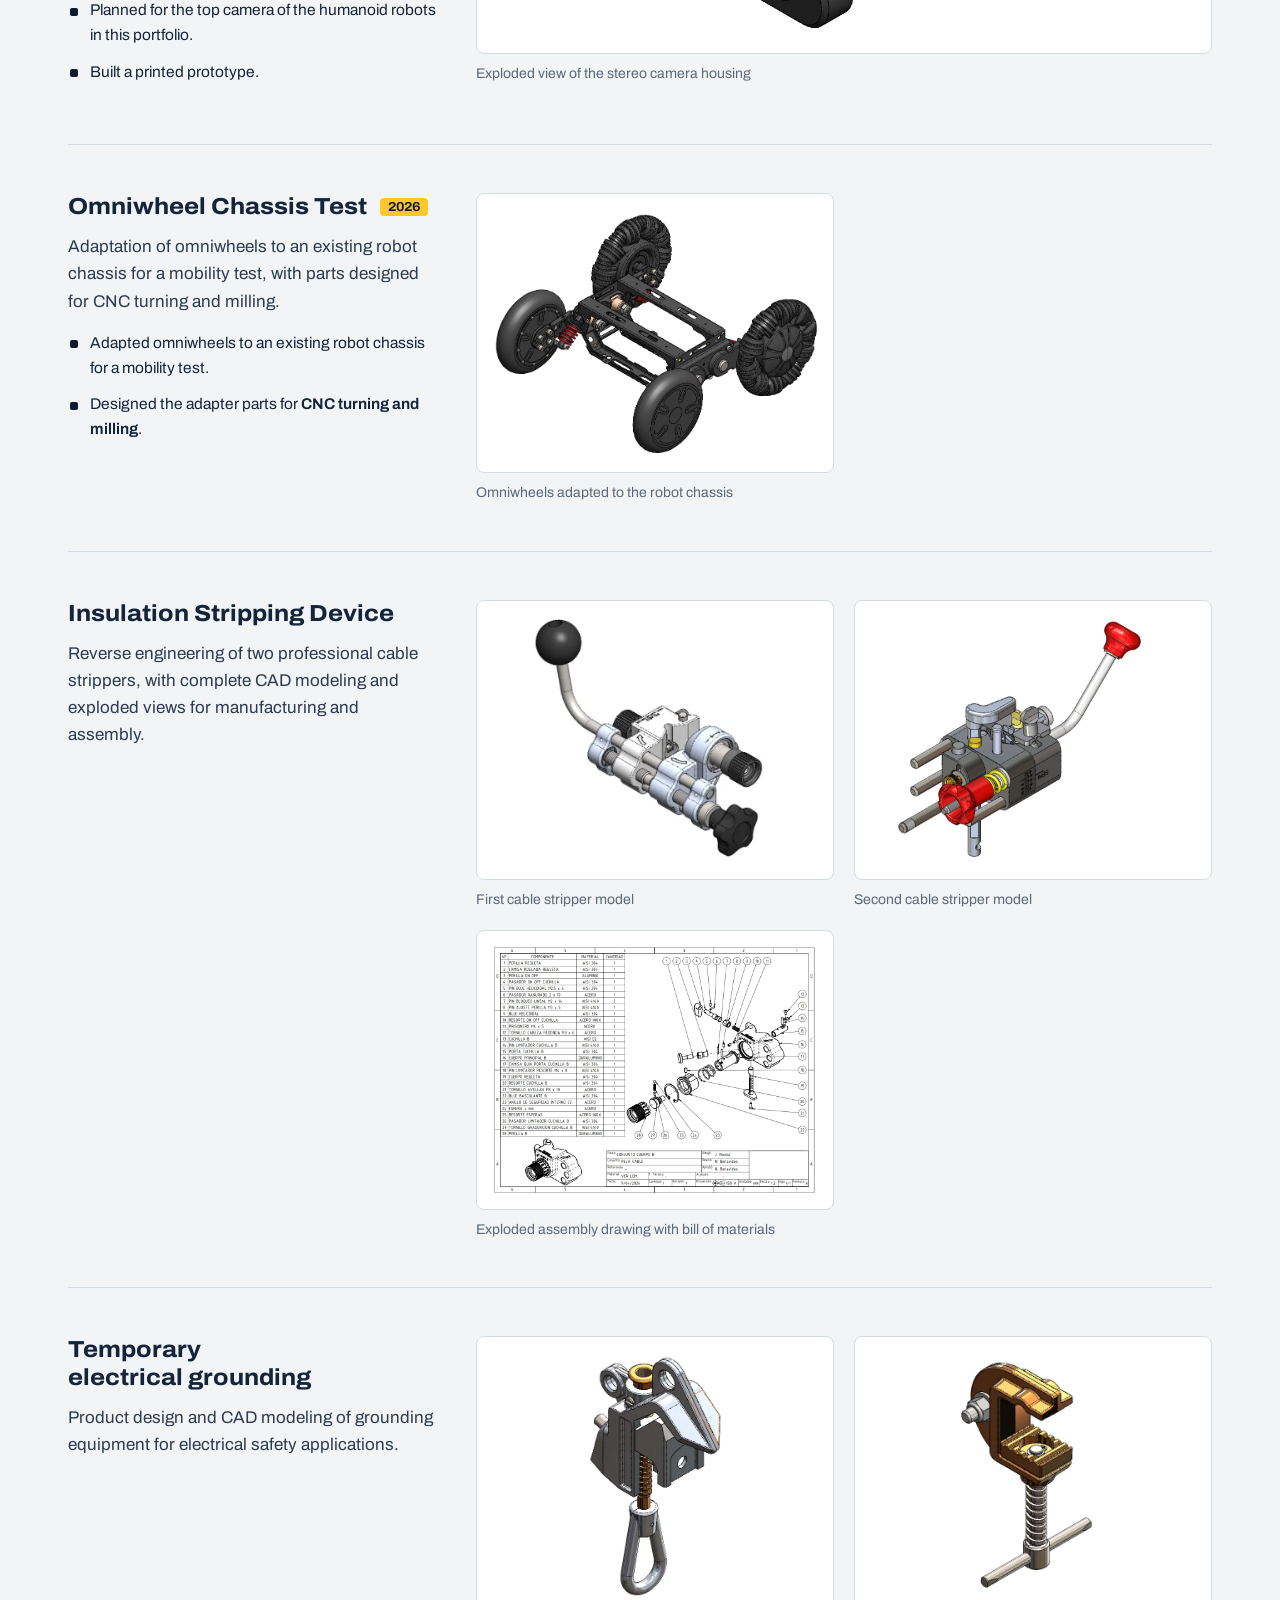
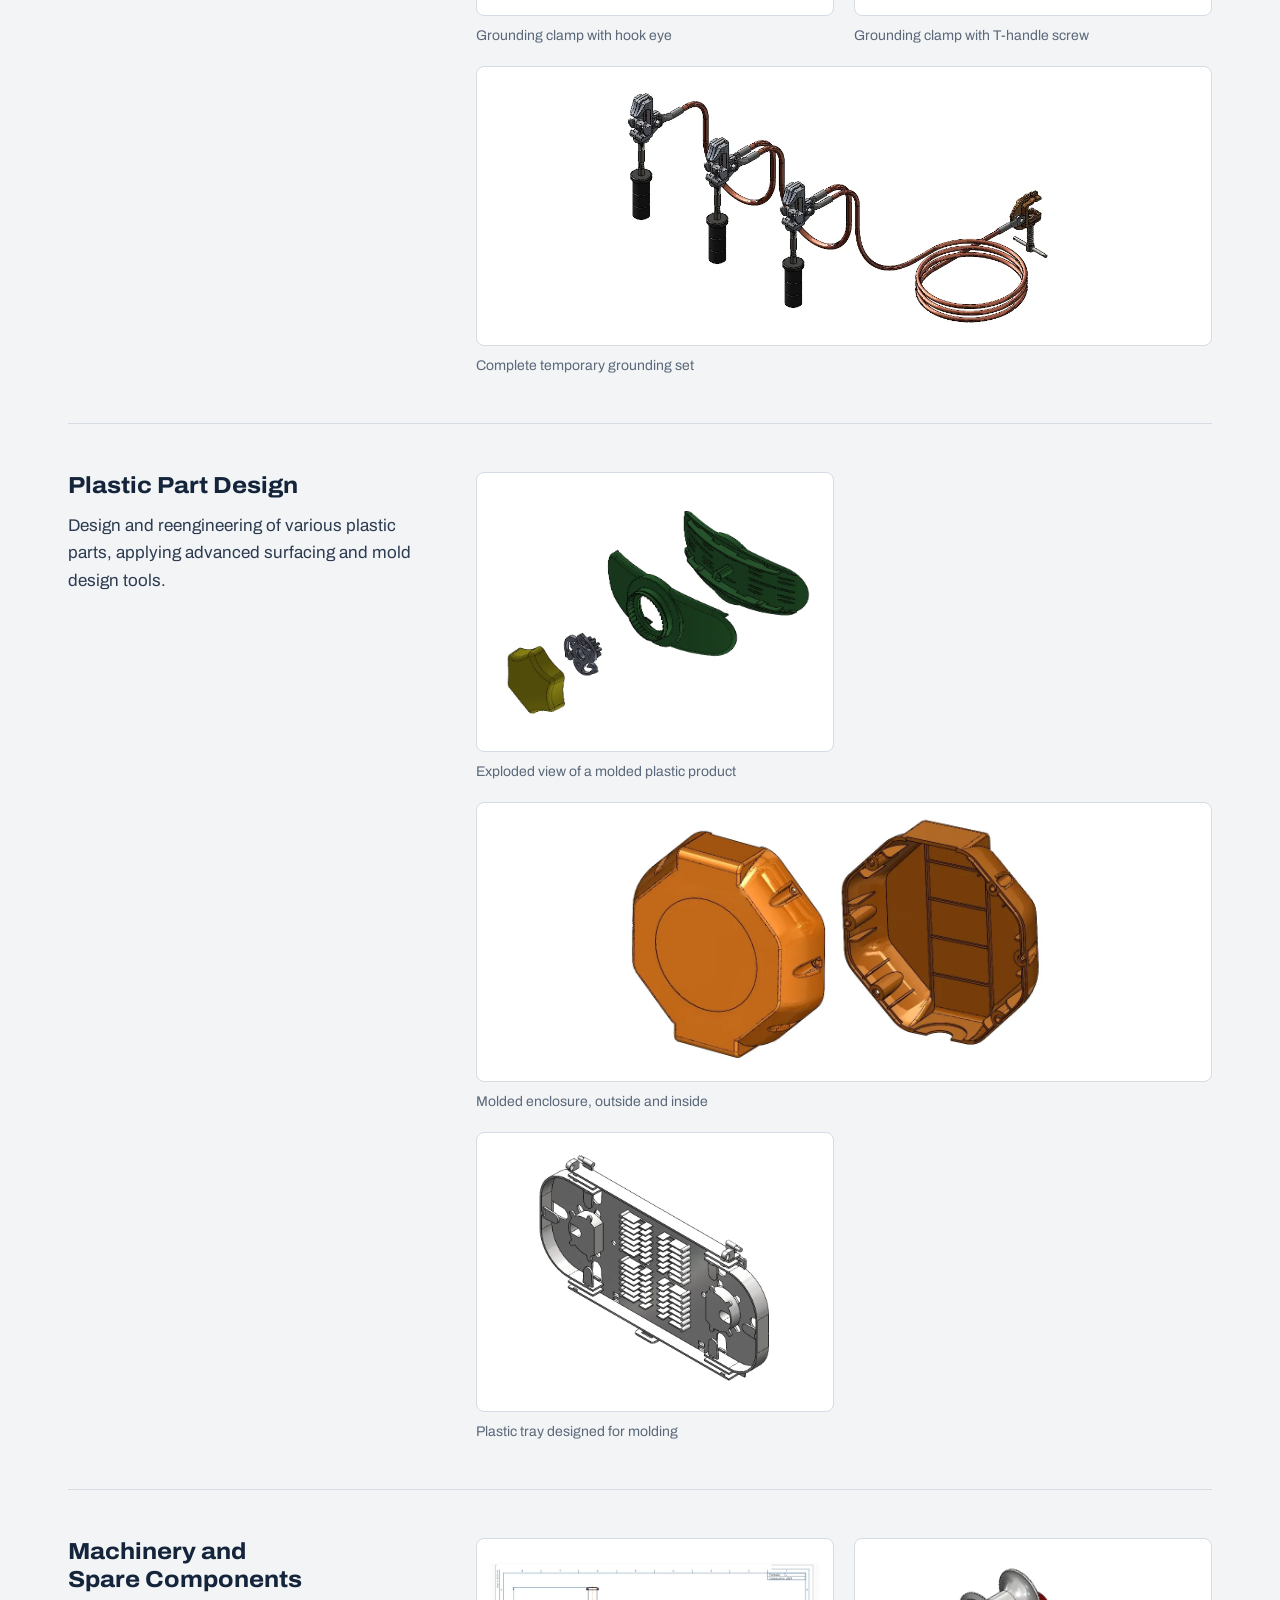
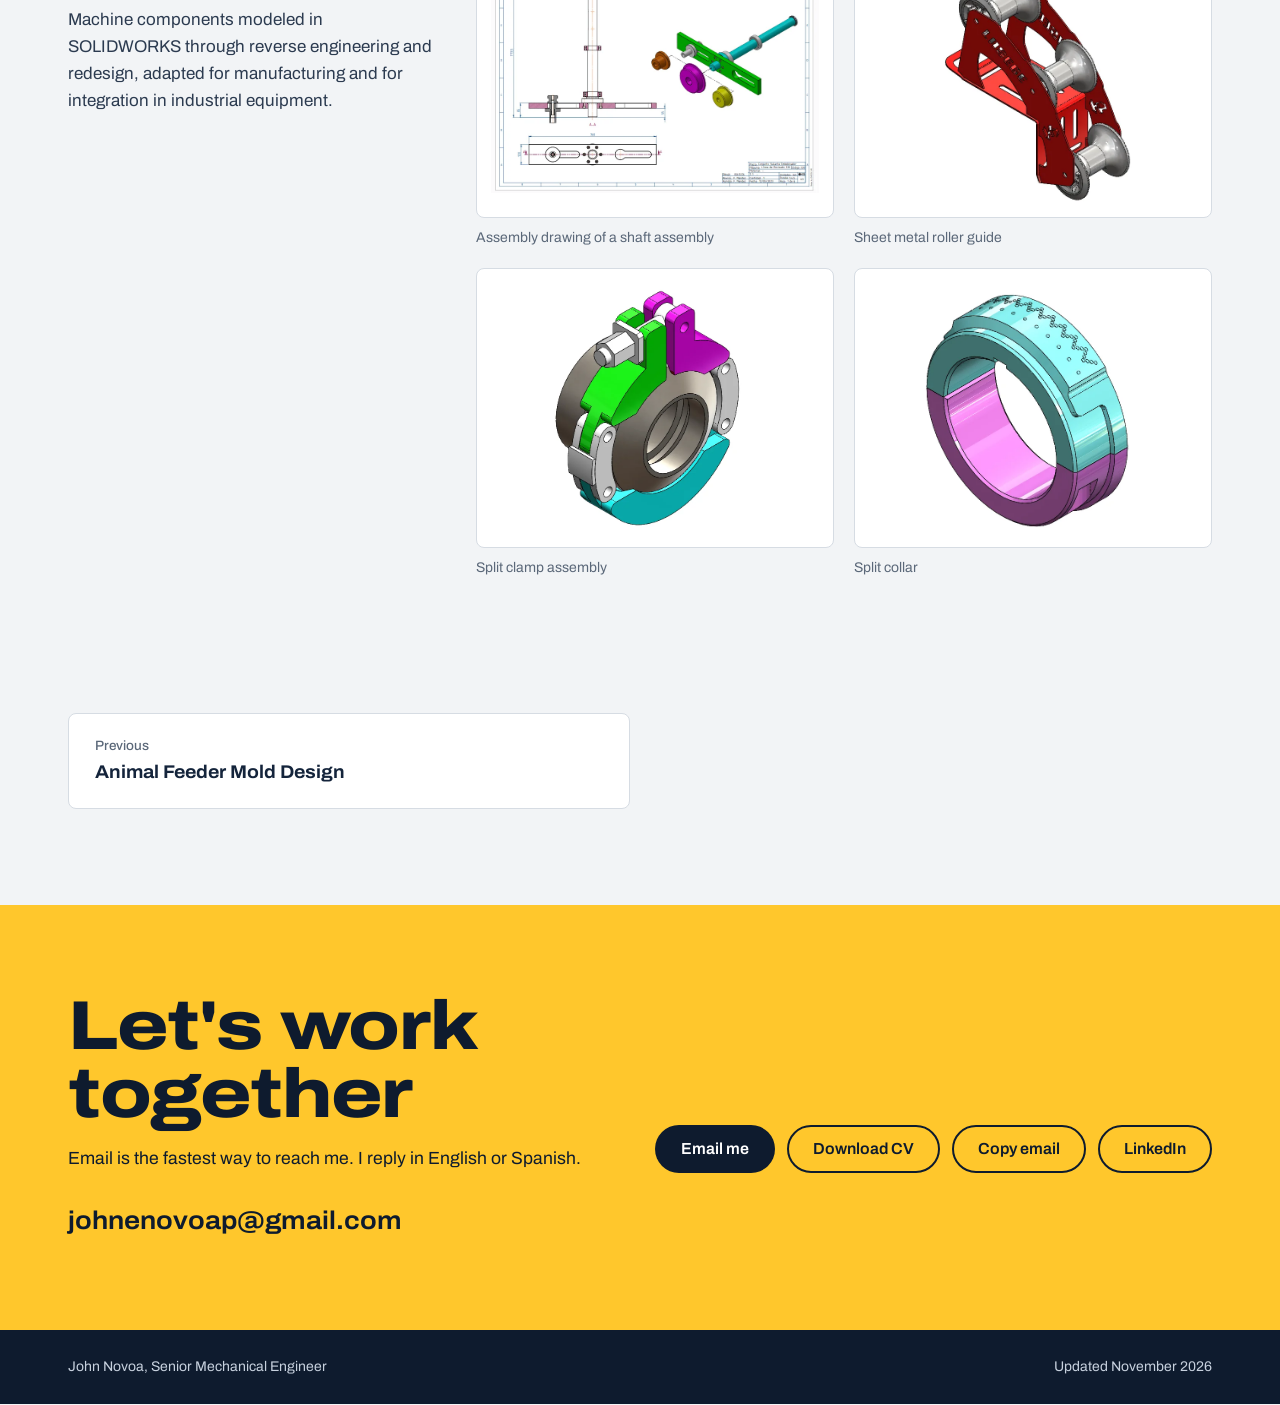
==== commit 092545ce: "Add CV PDF and Download CV buttons Co-Authored-By: Claude Opus 5.5 <noreply@anthropic.com>" ====
--- a/projects/additional-engineering-projects.html
+++ b/projects/additional-engineering-projects.html
@@ -115,6 +115,7 @@
     </div>
     <div class="contact-actions">
       <a class="btn btn-dark" href="mailto:johnenovoap@gmail.com">Email me</a>
+      <a class="btn btn-line" href="../assets/John-Novoa-CV.pdf" download>Download CV</a>
       <button class="btn btn-line copy" type="button" data-copy="johnenovoap@gmail.com">Copy email</button>
       <a class="btn btn-line" href="https://www.linkedin.com/in/john-novoa" target="_blank" rel="noopener">LinkedIn</a>
     </div>
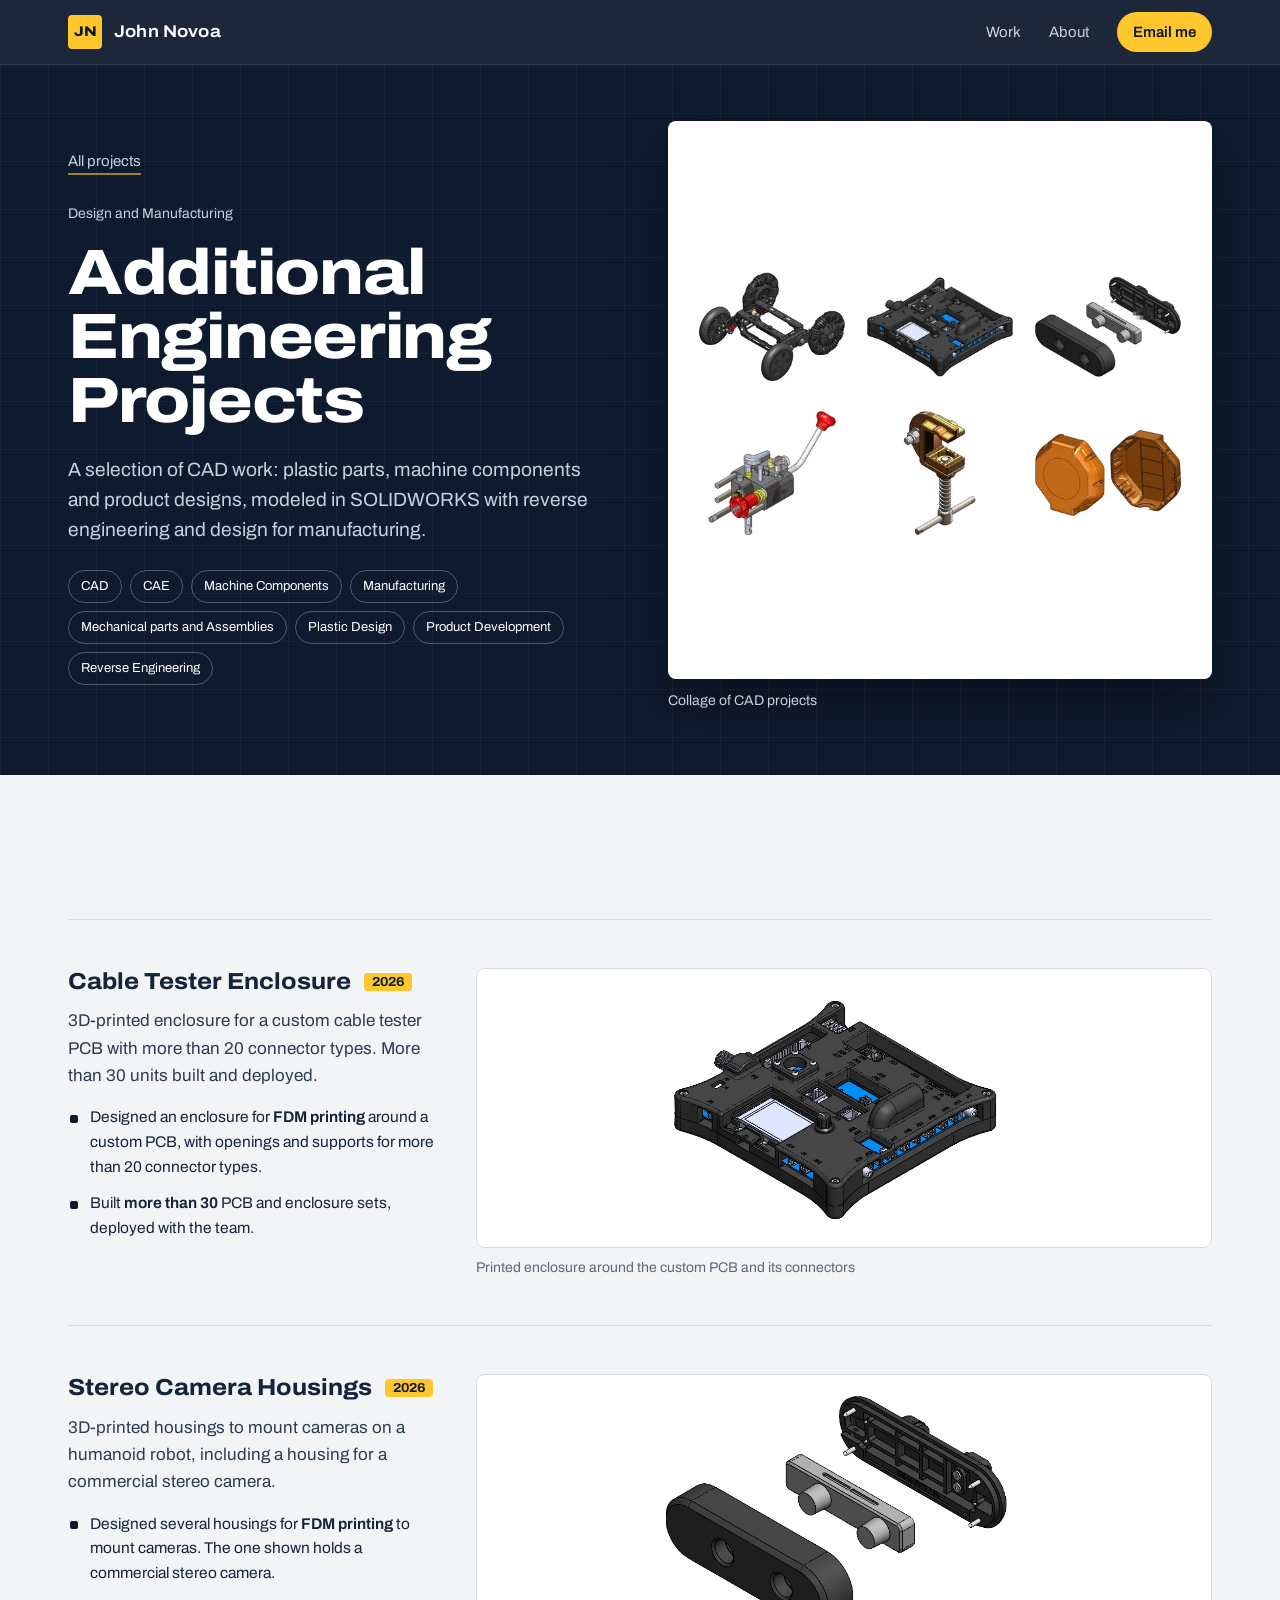
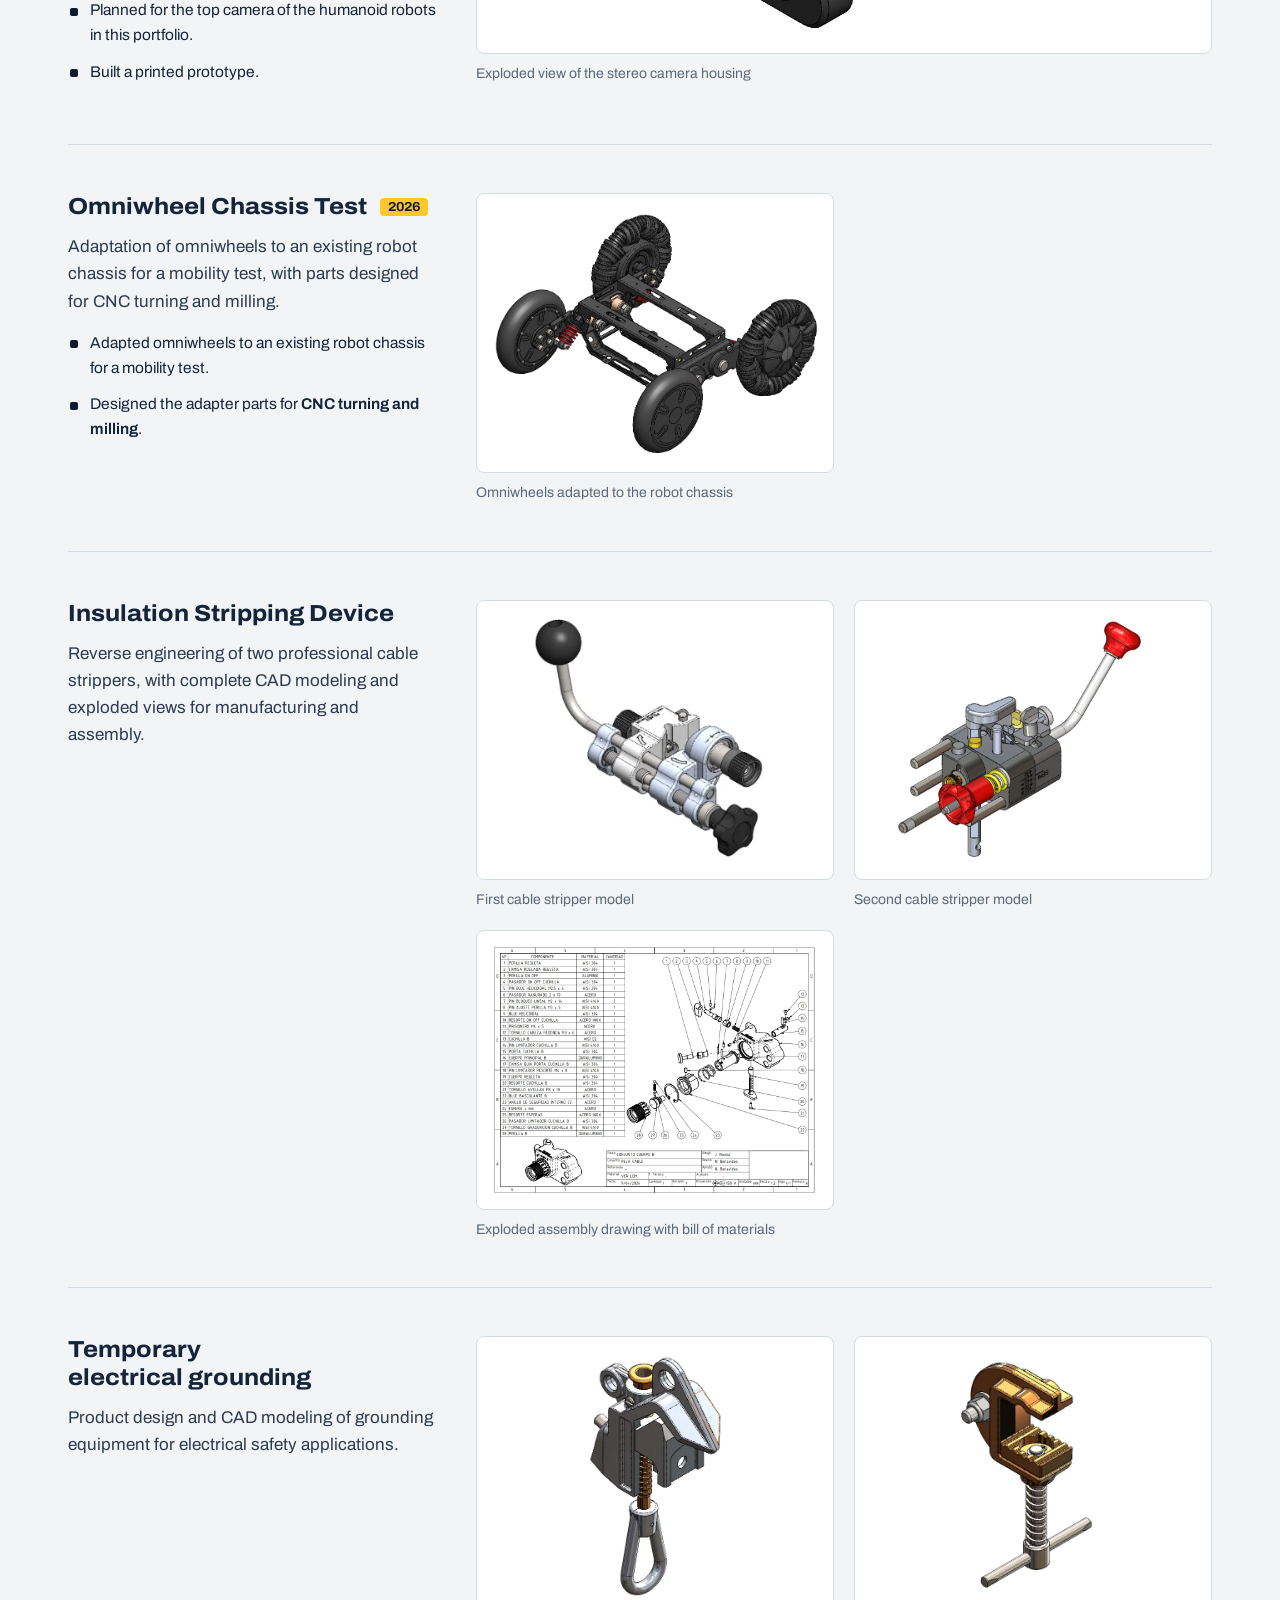
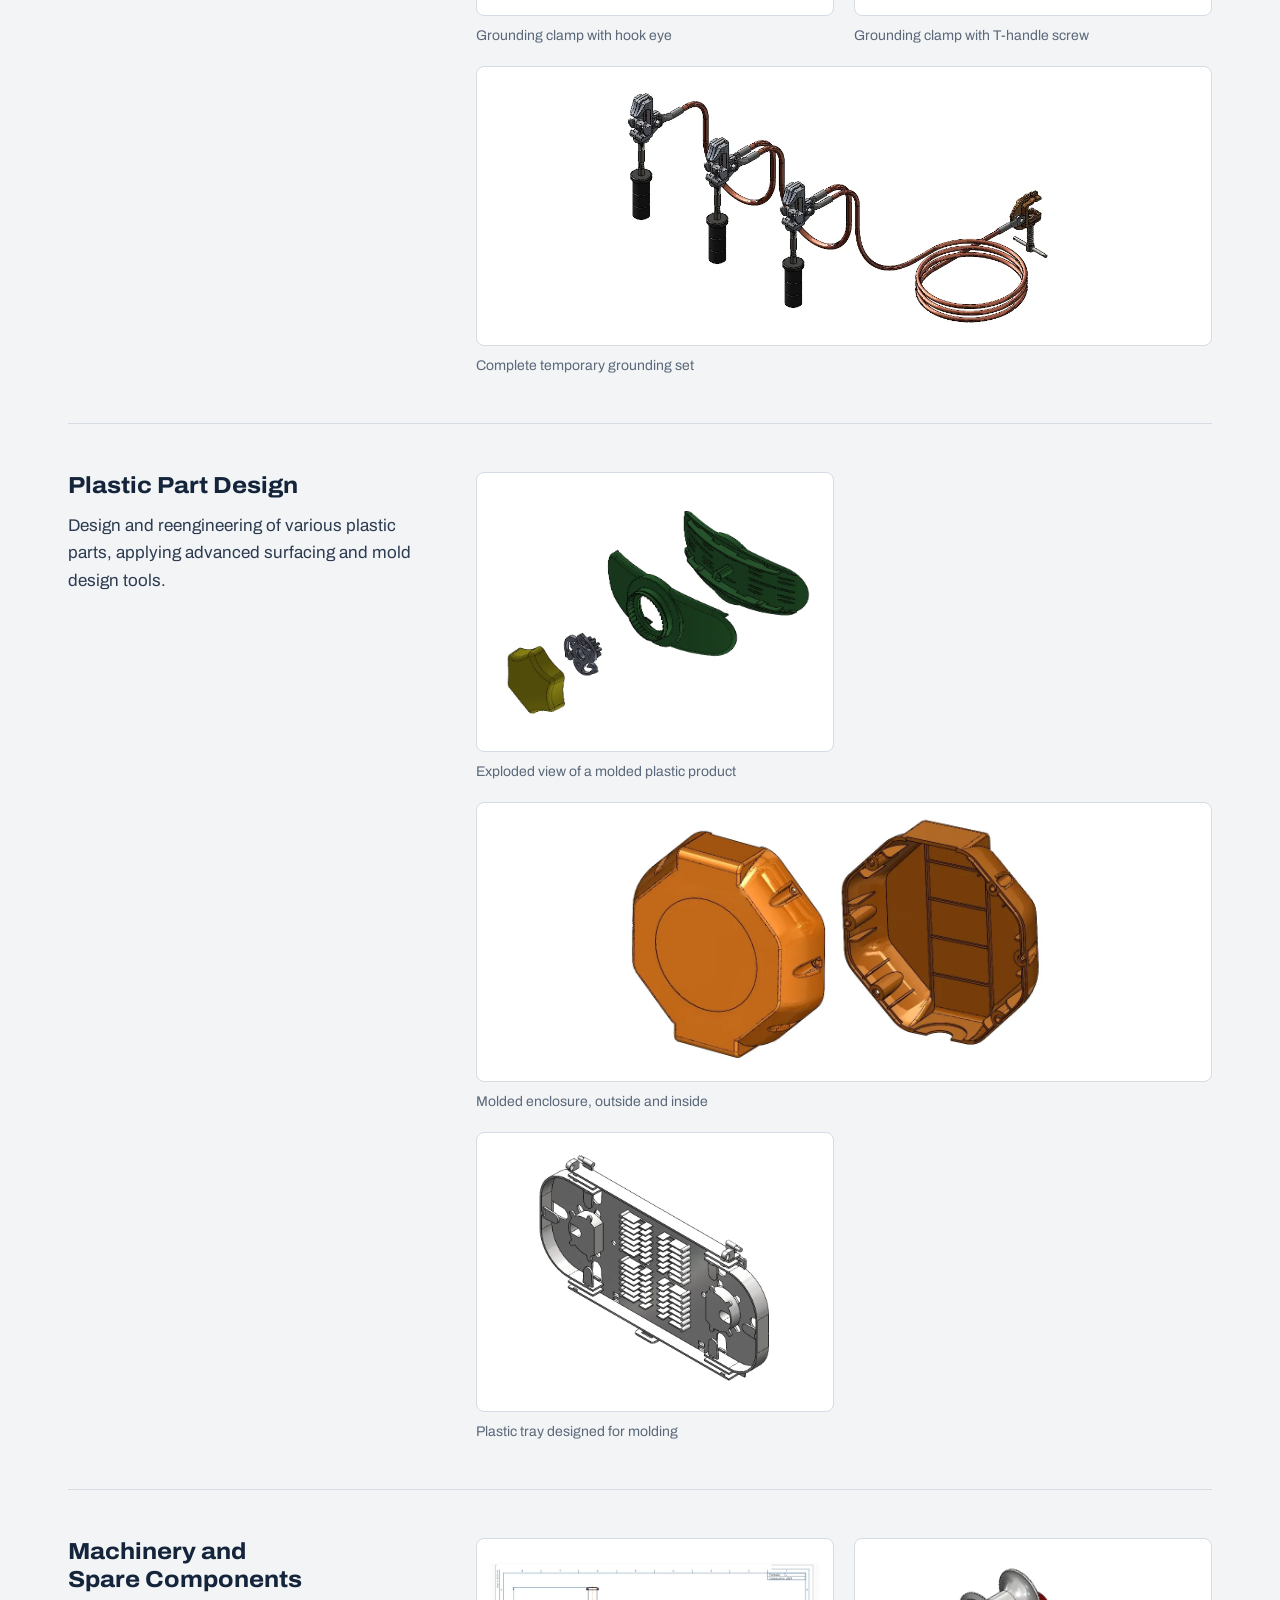
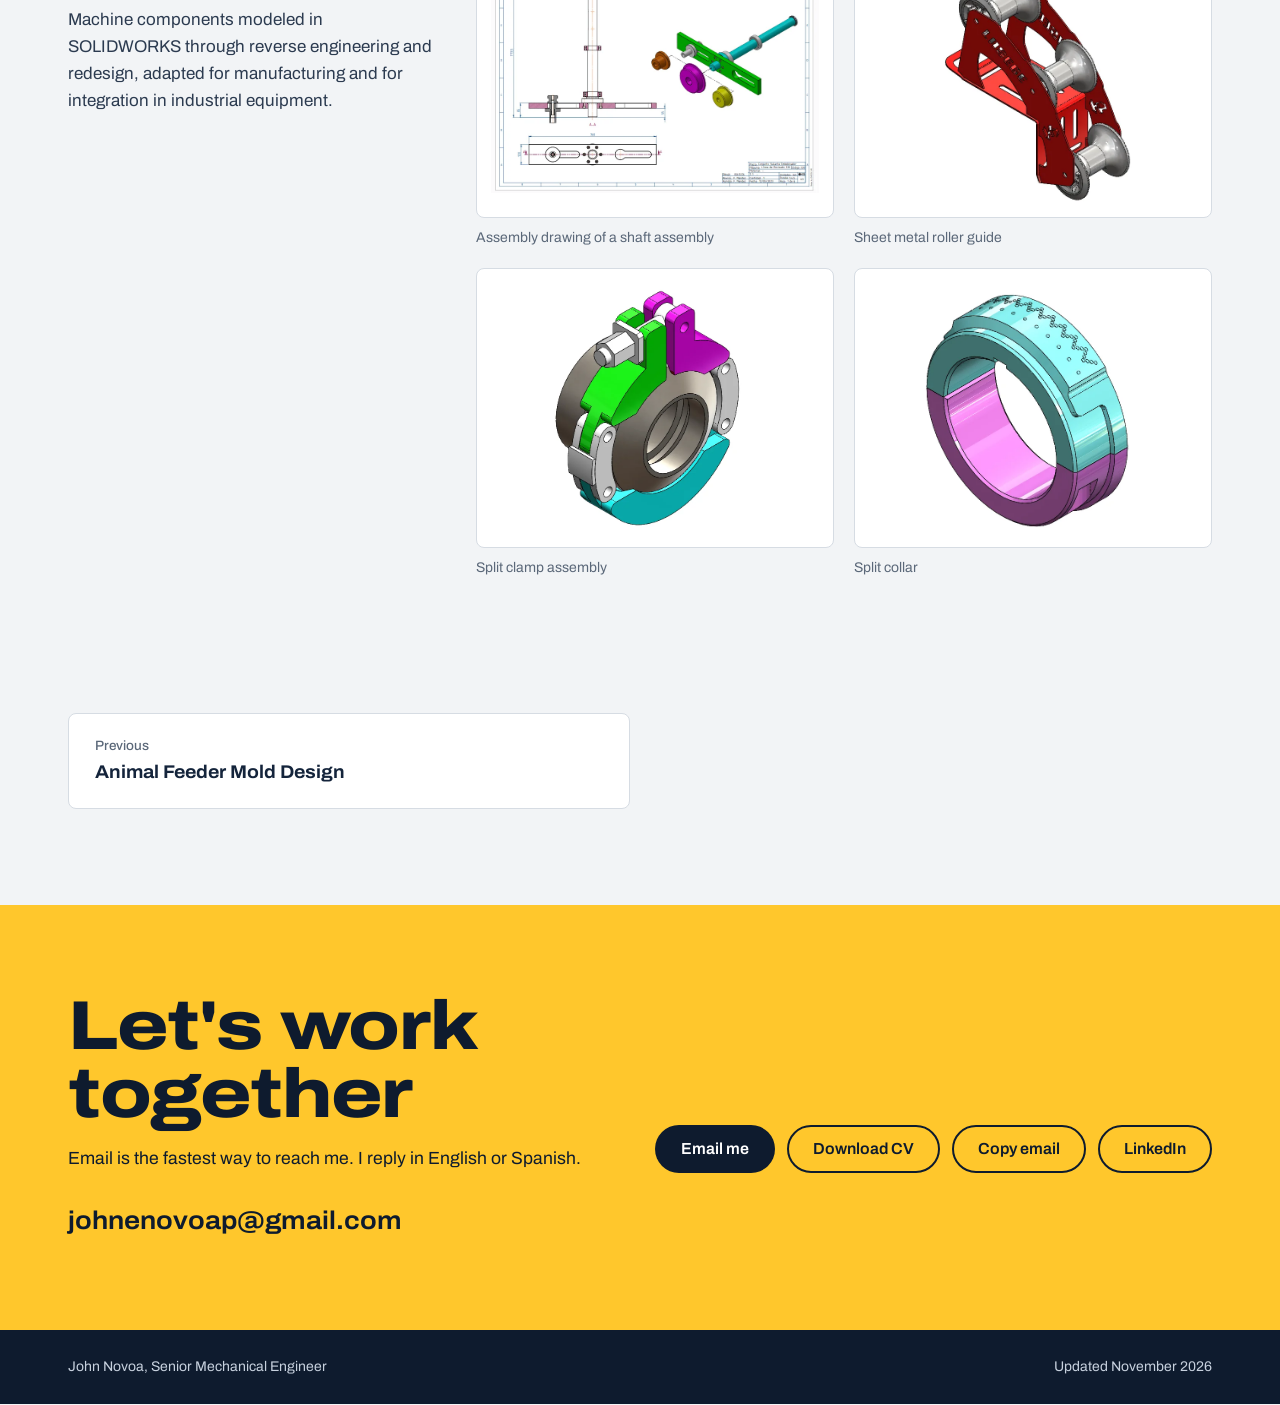
==== commit b11a9bed: "Set quadruped prototype count to 2 and fix collage caption Co-Authored-By: Claude Opus 5.5 <noreply@" ====
--- a/projects/additional-engineering-projects.html
+++ b/projects/additional-engineering-projects.html
@@ -40,7 +40,7 @@
         <p class="p-lead">A selection of CAD work: plastic parts, machine components and product designs, modeled in SOLIDWORKS with reverse engineering and design for manufacturing.</p>
         <ul class="chips" aria-label="Key skills"><li>CAD</li><li>CAE</li><li>Machine Components</li><li>Manufacturing</li><li>Mechanical parts and Assemblies</li><li>Plastic Design</li><li>Product Development</li><li>Reverse Engineering</li></ul>
       </div>
-      <figure class="p-hero-img"><button class="zoom" type="button" aria-label="Enlarge image: Additional Engineering Projects - Cover collage.png"><img src="../assets/img/8ab5a078c0.webp" srcset="../assets/img/8ab5a078c0-sm.webp 760w, ../assets/img/8ab5a078c0.webp 1600w" sizes="(max-width: 900px) 100vw, 50vw" width="1600" height="924" alt="Additional Engineering Projects - Cover collage.png" decoding="async" fetchpriority="high"></button><figcaption>Additional Engineering Projects - Cover collage.png</figcaption></figure>
+      <figure class="p-hero-img"><button class="zoom" type="button" aria-label="Enlarge image: Collage of CAD projects"><img src="../assets/img/8ab5a078c0.webp" srcset="../assets/img/8ab5a078c0-sm.webp 760w, ../assets/img/8ab5a078c0.webp 1600w" sizes="(max-width: 900px) 100vw, 50vw" width="1600" height="924" alt="Collage of CAD projects" decoding="async" fetchpriority="high"></button><figcaption>Collage of CAD projects</figcaption></figure>
     </div>
   </header>
   <div class="wrap p-body">
